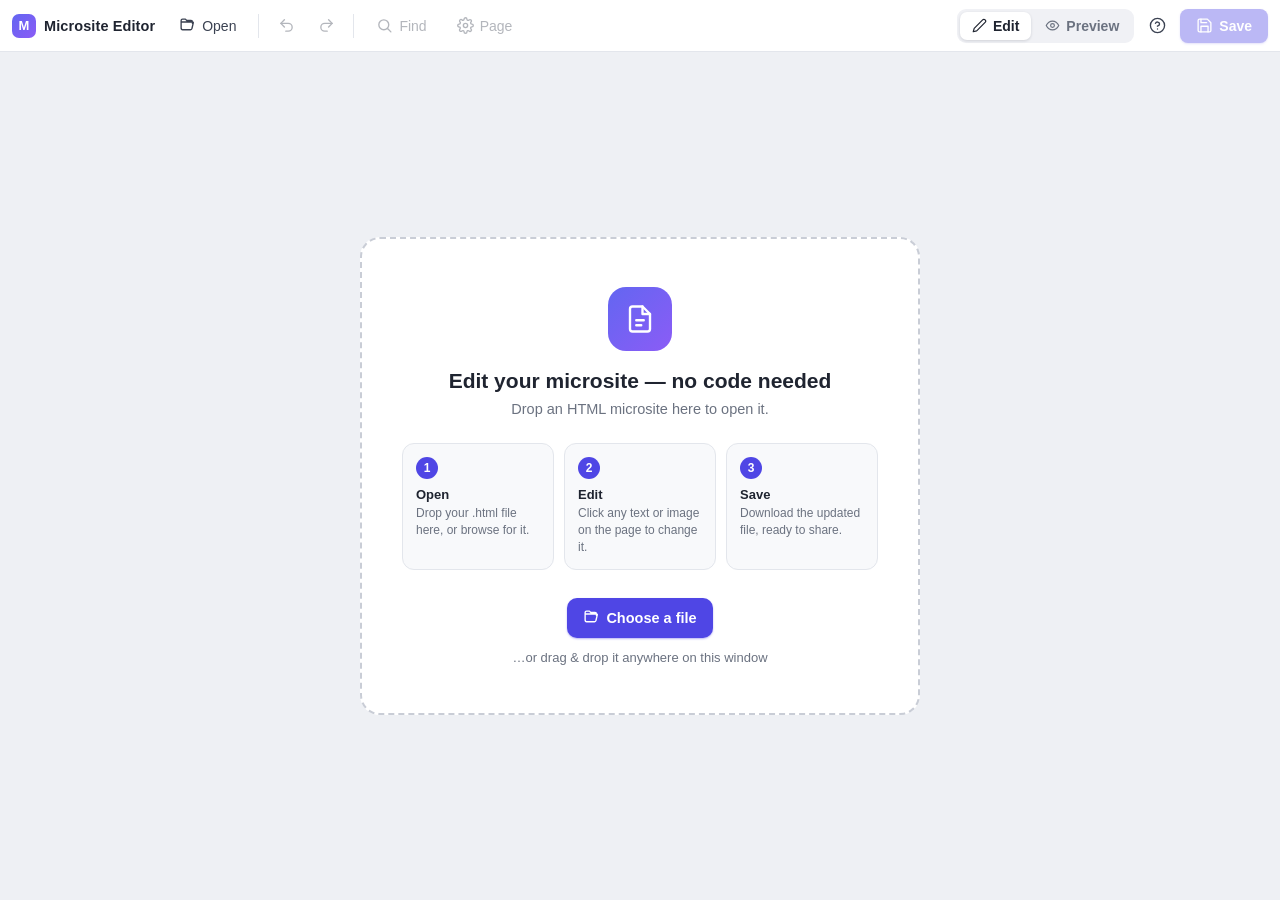
==== microsite-editor/editor.html @ 6d9e1662 "Add microsite-editor: self-contained WYSIWYG editor for sales microsites A single-file editor (edito" ====
<!DOCTYPE html>
<html lang="en">
<head>
<meta charset="utf-8">
<meta name="viewport" content="width=device-width, initial-scale=1">
<title>Microsite Editor</title>
<style>
/* ============================================================
   Microsite Editor — editor chrome styles
   All editor styles live in the PARENT document. The only thing
   ever injected into the loaded microsite's iframe is a single
   <style id="msed-style"> element (stripped on export).
   ============================================================ */
:root{
  --bg:#eef0f4;
  --chrome:#ffffff;
  --border:#e3e6ec;
  --text:#1f2430;
  --muted:#6b7280;
  --accent:#4f46e5;
  --accent-soft:#eef2ff;
  --accent-border:#c7d2fe;
  --danger:#dc2626;
  --shadow:0 6px 24px rgba(16,24,40,.14), 0 1px 3px rgba(16,24,40,.10);
  --shadow-sm:0 2px 8px rgba(16,24,40,.10);
  --radius:10px;
  --font:-apple-system,BlinkMacSystemFont,"Segoe UI",Roboto,Helvetica,Arial,sans-serif;
}
*{box-sizing:border-box;margin:0;padding:0}
html,body{height:100%}
body{
  font-family:var(--font);
  font-size:14px;
  color:var(--text);
  background:var(--bg);
  display:flex;
  flex-direction:column;
  overflow:hidden;
}
button{font-family:inherit;font-size:inherit;color:inherit;background:none;border:none;cursor:pointer}
input,select{font-family:inherit;font-size:inherit;color:inherit}
[hidden]{display:none !important}

/* ---------- Top bar ---------- */
#topbar{
  height:52px;flex:0 0 52px;
  background:var(--chrome);
  border-bottom:1px solid var(--border);
  display:flex;align-items:center;gap:6px;
  padding:0 12px;
  position:relative;z-index:60;
}
#brand{display:flex;align-items:center;gap:8px;font-weight:650;font-size:14.5px;letter-spacing:.1px;margin-right:6px;white-space:nowrap}
#brand .logo{width:24px;height:24px;border-radius:7px;background:linear-gradient(135deg,#6366f1,#8b5cf6);display:inline-flex;align-items:center;justify-content:center;color:#fff;font-size:13px;font-weight:700}
#fileMeta{display:flex;align-items:center;gap:7px;min-width:0;padding:5px 10px;border-radius:8px;background:#f5f6f9;border:1px solid var(--border);max-width:300px}
#fileMeta[hidden]{display:none}
#fileNameLabel{font-weight:520;white-space:nowrap;overflow:hidden;text-overflow:ellipsis;font-size:13px;color:#3b4252}
#dirtyDot{width:8px;height:8px;border-radius:50%;background:#f59e0b;flex:0 0 8px;box-shadow:0 0 0 3px #fef3c7}
#dirtyDot[data-clean]{background:#10b981;box-shadow:0 0 0 3px #d1fae5}
.tb-spacer{flex:1}
.tb-sep{width:1px;height:24px;background:var(--border);margin:0 4px;flex:0 0 1px}

.btn{
  display:inline-flex;align-items:center;justify-content:center;gap:6px;
  height:34px;padding:0 12px;border-radius:8px;
  font-weight:520;color:#3b4252;white-space:nowrap;
  transition:background .12s;
}
.btn:hover{background:#f0f1f5}
.btn:active{background:#e7e9ef}
.btn[disabled]{opacity:.38;pointer-events:none}
.btn svg{width:17px;height:17px;flex:0 0 auto}
.btn-icon{width:34px;padding:0}
.btn-primary{
  background:var(--accent);color:#fff;font-weight:600;padding:0 16px;
  box-shadow:0 1px 2px rgba(79,70,229,.4);
}
.btn-primary:hover{background:#4338ca}
.btn-primary:active{background:#3730a3}
.btn-primary svg{color:#fff}

.seg{display:flex;background:#f0f1f5;border-radius:9px;padding:3px;gap:2px}
.seg button{
  height:28px;padding:0 12px;border-radius:7px;font-weight:550;color:var(--muted);
  display:inline-flex;align-items:center;gap:6px;
}
.seg button svg{width:15px;height:15px}
.seg button.on{background:#fff;color:var(--text);box-shadow:0 1px 3px rgba(16,24,40,.14)}

/* ---------- Find bar ---------- */
#findBar{
  flex:0 0 auto;background:var(--chrome);border-bottom:1px solid var(--border);
  display:flex;align-items:center;gap:8px;padding:8px 12px;z-index:55;flex-wrap:wrap;
}
#findBar input[type=text]{
  height:32px;padding:0 10px;border:1px solid var(--border);border-radius:8px;width:220px;outline:none;
}
#findBar input[type=text]:focus{border-color:var(--accent);box-shadow:0 0 0 3px var(--accent-soft)}
#findCount{color:var(--muted);min-width:64px;font-size:13px;text-align:center}
#findBar .btn{height:32px}
#findCase.on{background:var(--accent-soft);color:var(--accent)}

/* ---------- Stage / canvas ---------- */
#stage{flex:1;position:relative;display:flex;overflow:hidden}
#stageInner{flex:1;display:flex;justify-content:center;overflow:hidden;padding:0}
#frameBox{position:relative;flex:1;background:#fff;min-width:0}
#stageInner.mobile{padding:18px 0;background:var(--bg)}
#stageInner.mobile #frameBox{
  flex:0 0 390px;max-width:390px;border-radius:18px;overflow:hidden;
  box-shadow:var(--shadow);border:1px solid var(--border);
}
#canvas{position:absolute;inset:0;width:100%;height:100%;border:none;background:#fff;display:block}
#overlay{position:absolute;inset:0;pointer-events:none;overflow:hidden;z-index:5}

/* overlay boxes */
.ov-box{position:absolute;pointer-events:none;border-radius:3px}
#hoverBox{border:1.5px solid rgba(79,70,229,.5);background:rgba(79,70,229,.045)}
#hoverLabel{
  position:absolute;pointer-events:none;
  background:rgba(79,70,229,.92);color:#fff;font-size:11px;font-weight:600;
  padding:2px 7px;border-radius:5px;white-space:nowrap;letter-spacing:.2px;
}
#selBox{border:2px solid var(--accent);box-shadow:0 0 0 1px rgba(255,255,255,.7)}
#selBox.editing{border-style:dashed;border-color:#8b5cf6}
#findHl{background:rgba(250,204,21,.45);border:1.5px solid #eab308;border-radius:3px}
#dropLine{position:absolute;pointer-events:none;background:var(--accent);border-radius:2px}
#dropLine::before{
  content:"";position:absolute;width:9px;height:9px;border-radius:50%;
  background:#fff;border:2.5px solid var(--accent);top:50%;left:-5px;transform:translate(-50%,-50%);
}
#dropLine.h::before{left:50%;top:-5px;transform:translate(-50%,-50%)}
#dragShield{position:absolute;inset:0;pointer-events:auto;cursor:grabbing;z-index:9}
#dragGhost{
  position:absolute;pointer-events:none;z-index:10;
  background:#111827;color:#fff;font-size:12px;font-weight:600;padding:5px 11px;border-radius:7px;
  box-shadow:var(--shadow);white-space:nowrap;opacity:.92;
}

/* element toolbar (floating chip above selection) */
#elToolbar{
  position:absolute;pointer-events:auto;z-index:8;
  display:flex;align-items:center;gap:1px;
  background:#111827;border-radius:9px;padding:3px;
  box-shadow:var(--shadow);white-space:nowrap;
}
#elToolbar .et-label{
  color:#e5e7eb;font-size:11.5px;font-weight:650;padding:0 8px;letter-spacing:.2px;
  max-width:130px;overflow:hidden;text-overflow:ellipsis;
}
#elToolbar button{
  width:28px;height:28px;border-radius:6px;color:#d1d5db;
  display:inline-flex;align-items:center;justify-content:center;
}
#elToolbar button:hover{background:#374151;color:#fff}
#elToolbar button svg{width:15px;height:15px}
#elToolbar button.danger:hover{background:#7f1d1d;color:#fecaca}
#elToolbar .et-sep{width:1px;height:18px;background:#374151;margin:0 2px}
#elToolbar #etDrag{cursor:grab}

/* "Edit this" affordance for interactive elements */
#editThisBtn{
  position:absolute;pointer-events:auto;z-index:8;
  display:inline-flex;align-items:center;gap:5px;
  background:#fff;color:var(--accent);border:1.5px solid var(--accent-border);
  font-size:12px;font-weight:650;padding:4px 10px;border-radius:8px;
  box-shadow:var(--shadow-sm);cursor:pointer;
}
#editThisBtn:hover{background:var(--accent-soft)}
#editThisBtn svg{width:13px;height:13px}

/* image resize handles */
.rz{
  position:absolute;pointer-events:auto;width:11px;height:11px;border-radius:50%;
  background:#fff;border:2px solid var(--accent);z-index:8;
}
.rz.nw{cursor:nwse-resize}.rz.se{cursor:nwse-resize}
.rz.ne{cursor:nesw-resize}.rz.sw{cursor:nesw-resize}

/* ---------- Text toolbar (fixed, parent doc) ---------- */
#textToolbar{
  position:fixed;z-index:70;
  display:flex;align-items:center;gap:1px;
  background:#fff;border:1px solid var(--border);border-radius:10px;padding:4px;
  box-shadow:var(--shadow);flex-wrap:nowrap;
}
#textToolbar button{
  min-width:30px;height:30px;padding:0 5px;border-radius:7px;
  display:inline-flex;align-items:center;justify-content:center;color:#3b4252;
}
#textToolbar button:hover{background:#f0f1f5}
#textToolbar button.on{background:var(--accent-soft);color:var(--accent)}
#textToolbar button svg{width:15px;height:15px}
#textToolbar .tt-sep{width:1px;height:20px;background:var(--border);margin:0 3px;flex:0 0 1px}
#textToolbar select{
  height:30px;border:none;background:#f5f6f9;border-radius:7px;padding:0 4px;font-size:12.5px;outline:none;cursor:pointer;
}
.colorwrap{position:relative;width:30px;height:30px;display:inline-flex;align-items:center;justify-content:center;border-radius:7px;cursor:pointer}
.colorwrap:hover{background:#f0f1f5}
.colorwrap input[type=color]{position:absolute;inset:0;opacity:0;cursor:pointer;width:100%;height:100%}
.colorwrap .swatchbar{position:absolute;bottom:4px;left:7px;right:7px;height:3px;border-radius:2px}

/* link popover */
#linkPop{
  position:fixed;z-index:75;background:#fff;border:1px solid var(--border);border-radius:10px;
  box-shadow:var(--shadow);padding:12px;width:300px;
}
#linkPop input[type=text]{
  width:100%;height:34px;padding:0 10px;border:1px solid var(--border);border-radius:8px;outline:none;
}
#linkPop input[type=text]:focus{border-color:var(--accent);box-shadow:0 0 0 3px var(--accent-soft)}
#linkPop .row{display:flex;align-items:center;gap:8px;margin-top:10px}
#linkPop label{display:flex;align-items:center;gap:6px;font-size:13px;color:var(--muted);cursor:pointer}

/* ---------- Side panel ---------- */
#sidePanel{
  position:absolute;top:12px;right:12px;bottom:12px;width:296px;z-index:40;
  background:var(--chrome);border:1px solid var(--border);border-radius:14px;
  box-shadow:var(--shadow);display:flex;flex-direction:column;overflow:hidden;
}
#spHead{display:flex;align-items:center;gap:8px;padding:13px 14px 10px;border-bottom:1px solid var(--border)}
#spTitle{font-weight:700;font-size:14.5px;flex:1;overflow:hidden;text-overflow:ellipsis;white-space:nowrap}
#spBody{flex:1;overflow-y:auto;padding:4px 14px 16px}
.crumbs{display:flex;flex-wrap:wrap;gap:4px;padding:10px 0 2px}
.crumb{
  font-size:11.5px;font-weight:600;color:var(--muted);background:#f5f6f9;border:1px solid var(--border);
  padding:3px 9px;border-radius:20px;cursor:pointer;
}
.crumb:hover{background:var(--accent-soft);color:var(--accent);border-color:var(--accent-border)}
.crumb.cur{background:var(--accent);color:#fff;border-color:var(--accent);cursor:default}
.p-sec{padding:13px 0;border-bottom:1px solid #f0f1f5}
.p-sec:last-child{border-bottom:none}
.p-sec h4{font-size:11px;font-weight:750;letter-spacing:.7px;text-transform:uppercase;color:var(--muted);margin-bottom:10px}
.field{margin-bottom:10px}
.field:last-child{margin-bottom:0}
.field>label{display:block;font-size:12px;font-weight:600;color:#4b5563;margin-bottom:5px}
.field input[type=text],.field input[type=url],.field textarea{
  width:100%;height:33px;padding:0 10px;border:1px solid var(--border);border-radius:8px;outline:none;background:#fff;
}
.field textarea{height:64px;padding:8px 10px;resize:vertical;font-size:13px}
.field input:focus,.field textarea:focus{border-color:var(--accent);box-shadow:0 0 0 3px var(--accent-soft)}
.field input[type=range]{width:100%;accent-color:var(--accent)}
.btnrow{display:flex;gap:6px;flex-wrap:wrap}
.pbtn{
  flex:1;min-width:0;height:31px;padding:0 8px;border:1px solid var(--border);border-radius:8px;
  font-size:12.5px;font-weight:600;color:#4b5563;background:#fff;white-space:nowrap;
  display:inline-flex;align-items:center;justify-content:center;gap:5px;
}
.pbtn:hover{border-color:#c9cdd6;background:#f8f9fb}
.pbtn.on{background:var(--accent-soft);border-color:var(--accent-border);color:var(--accent)}
.pbtn.wide{flex:1 1 100%}
.pbtn svg{width:14px;height:14px}
.pbtn.danger{color:var(--danger)}
.pbtn.danger:hover{background:#fef2f2;border-color:#fecaca}
.colorfield{display:flex;align-items:center;gap:8px}
.colorfield input[type=color]{
  width:40px;height:31px;border:1px solid var(--border);border-radius:8px;padding:2px;background:#fff;cursor:pointer;
}
.colorfield .pbtn{flex:0 0 auto}
.blockgrid{display:grid;grid-template-columns:1fr 1fr;gap:6px}
.blockgrid .pbtn{height:36px;justify-content:flex-start;padding:0 10px}
.imgprev{
  width:100%;height:110px;border:1px solid var(--border);border-radius:10px;background:#f5f6f9 center/contain no-repeat;
  margin-bottom:8px;
}
.hint{font-size:12px;color:var(--muted);line-height:1.45}

/* ---------- Dropzone / empty state ---------- */
#dropzone{
  position:absolute;inset:0;z-index:30;background:var(--bg);
  display:flex;align-items:center;justify-content:center;padding:24px;
}
#dzCard{
  width:min(560px,100%);background:#fff;border:2px dashed #c9cdd6;border-radius:20px;
  padding:48px 40px;text-align:center;transition:border-color .15s, background .15s;
}
#dropzone.over #dzCard{border-color:var(--accent);background:var(--accent-soft)}
#dzCard .dz-icon{
  width:64px;height:64px;margin:0 auto 18px;border-radius:18px;
  background:linear-gradient(135deg,#6366f1,#8b5cf6);display:flex;align-items:center;justify-content:center;
}
#dzCard .dz-icon svg{width:30px;height:30px;color:#fff}
#dzCard h1{font-size:21px;font-weight:750;margin-bottom:8px}
#dzCard>p{color:var(--muted);margin-bottom:26px;font-size:14.5px}
.dz-steps{display:flex;gap:10px;margin-bottom:28px;text-align:left}
.dz-step{flex:1;background:#f8f9fb;border:1px solid var(--border);border-radius:12px;padding:13px}
.dz-step .n{
  width:22px;height:22px;border-radius:50%;background:var(--accent);color:#fff;font-size:12px;font-weight:700;
  display:flex;align-items:center;justify-content:center;margin-bottom:8px;
}
.dz-step b{display:block;font-size:13px;margin-bottom:3px}
.dz-step span{font-size:12px;color:var(--muted);line-height:1.4;display:block}
#dzCard .btn-primary{height:40px;font-size:14.5px;border-radius:10px;margin:0 auto;display:inline-flex}
#dzCard .dz-or{margin-top:12px;color:var(--muted);font-size:13px}

/* ---------- Toasts ---------- */
#toasts{
  position:fixed;bottom:20px;left:50%;transform:translateX(-50%);z-index:100;
  display:flex;flex-direction:column;align-items:center;gap:8px;pointer-events:none;
}
.toast{
  pointer-events:auto;display:flex;align-items:center;gap:12px;
  background:#111827;color:#f3f4f6;padding:10px 14px;border-radius:11px;
  box-shadow:var(--shadow);font-size:13.5px;max-width:520px;
  animation:toastIn .18s ease-out;
}
@keyframes toastIn{from{opacity:0;transform:translateY(8px)}to{opacity:1;transform:none}}
.toast.warn{background:#78350f}
.toast.error{background:#7f1d1d}
.toast .t-act{
  color:#a5b4fc;font-weight:700;white-space:nowrap;padding:4px 8px;border-radius:7px;
}
.toast .t-act:hover{background:rgba(255,255,255,.1)}
.toast .t-x{color:#9ca3af;width:24px;height:24px;border-radius:6px;flex:0 0 24px;font-size:15px}
.toast .t-x:hover{background:rgba(255,255,255,.1);color:#fff}

/* ---------- Modals ---------- */
#modalRoot{position:fixed;inset:0;z-index:90;display:flex;align-items:center;justify-content:center}
#modalRoot .backdrop{position:absolute;inset:0;background:rgba(17,24,39,.45)}
.modal{
  position:relative;background:#fff;border-radius:16px;box-shadow:var(--shadow);
  width:min(480px,calc(100vw - 40px));max-height:calc(100vh - 80px);
  display:flex;flex-direction:column;animation:toastIn .16s ease-out;
}
.modal.wide{width:min(560px,calc(100vw - 40px))}
.modal-h{display:flex;align-items:center;padding:16px 20px 12px;font-size:16px;font-weight:750}
.modal-h .btn-icon{margin-left:auto}
.modal-b{padding:4px 20px 12px;overflow-y:auto;line-height:1.5}
.modal-f{display:flex;justify-content:flex-end;gap:8px;padding:12px 20px 16px}
.modal-f .btn{border:1px solid var(--border)}
.modal-f .btn-primary{border:none}
.kbd-table{width:100%;border-collapse:collapse}
.kbd-table td{padding:6px 4px;border-bottom:1px solid #f0f1f5;font-size:13.5px}
.kbd-table td:last-child{text-align:right}
kbd{
  display:inline-block;background:#f5f6f9;border:1px solid var(--border);border-bottom-width:2px;
  border-radius:6px;padding:1px 7px;font-family:inherit;font-size:12px;font-weight:650;color:#4b5563;margin-left:3px;
}
.tip-list{display:flex;flex-direction:column;gap:14px;padding:6px 0 8px}
.tip{display:flex;gap:12px;align-items:flex-start}
.tip .ti{
  width:34px;height:34px;flex:0 0 34px;border-radius:10px;background:var(--accent-soft);color:var(--accent);
  display:flex;align-items:center;justify-content:center;
}
.tip .ti svg{width:17px;height:17px}
.tip b{display:block;margin-bottom:2px;font-size:14px}
.tip span{color:var(--muted);font-size:13px;line-height:1.45}
.hist-row{display:flex;align-items:center;gap:10px;padding:8px 0;border-bottom:1px solid #f0f1f5;font-size:13.5px}
.hist-row span{color:var(--muted);flex:1}
.tabs-group{margin-bottom:14px}
.tabs-group h5{font-size:12px;font-weight:700;color:var(--muted);margin-bottom:6px}
.tab-row{display:flex;align-items:center;gap:6px;padding:5px 0}
.tab-row input[type=text]{
  flex:1;height:31px;padding:0 9px;border:1px solid var(--border);border-radius:8px;outline:none;min-width:0;
}
.tab-row input[type=text]:focus{border-color:var(--accent);box-shadow:0 0 0 3px var(--accent-soft)}
.tab-row .btn{height:31px;width:31px;padding:0;border:1px solid var(--border);border-radius:8px;flex:0 0 31px}
.tab-row .btn svg{width:14px;height:14px}
</style>
</head>
<body>

<header id="topbar">
  <div id="brand"><span class="logo">M</span><span class="brand-name">Microsite&nbsp;Editor</span></div>
  <div id="fileMeta" hidden><span id="dirtyDot" data-clean></span><span id="fileNameLabel"></span></div>
  <button class="btn" id="btnOpen" title="Open a microsite file"><span class="i" data-icon="open"></span>Open</button>
  <span class="tb-sep"></span>
  <button class="btn btn-icon" id="btnUndo" title="Undo (Ctrl+Z)" disabled><span class="i" data-icon="undo"></span></button>
  <button class="btn btn-icon" id="btnRedo" title="Redo (Ctrl+Shift+Z)" disabled><span class="i" data-icon="redo"></span></button>
  <span class="tb-sep"></span>
  <button class="btn" id="btnFind" title="Find and replace (Ctrl+F)" disabled><span class="i" data-icon="search"></span>Find</button>
  <button class="btn" id="btnTabs" title="Manage the tabs on this page" hidden><span class="i" data-icon="tabs"></span>Tabs</button>
  <button class="btn" id="btnPage" title="Page title, description and icon" disabled><span class="i" data-icon="gear"></span>Page</button>
  <span class="tb-spacer"></span>
  <div class="seg" id="deviceToggle" hidden>
    <button id="devDesktop" class="on" title="Desktop width"><span class="i" data-icon="desktop"></span></button>
    <button id="devMobile" title="Phone width"><span class="i" data-icon="mobile"></span></button>
  </div>
  <div class="seg" id="modeToggle">
    <button id="modeEdit" class="on"><span class="i" data-icon="pencil"></span>Edit</button>
    <button id="modePreview"><span class="i" data-icon="eye"></span>Preview</button>
  </div>
  <button class="btn btn-icon" id="btnHelp" title="Keyboard shortcuts (?)"><span class="i" data-icon="help"></span></button>
  <button class="btn btn-primary" id="btnSave" disabled><span class="i" data-icon="save"></span>Save</button>
</header>

<div id="findBar" hidden>
  <input type="text" id="findInput" placeholder="Find text…">
  <button class="btn btn-icon" id="findCase" title="Match capitalisation">Aa</button>
  <span id="findCount">–</span>
  <button class="btn btn-icon" id="findPrev" title="Previous match"><span class="i" data-icon="up"></span></button>
  <button class="btn btn-icon" id="findNext" title="Next match"><span class="i" data-icon="down"></span></button>
  <span class="tb-sep"></span>
  <input type="text" id="replInput" placeholder="Replace with…">
  <button class="btn" id="replOne">Replace</button>
  <button class="btn" id="replAll">Replace all</button>
  <span class="tb-spacer"></span>
  <button class="btn btn-icon" id="findClose" title="Close (Esc)"><span class="i" data-icon="x"></span></button>
</div>

<main id="stage">
  <div id="stageInner">
    <div id="frameBox">
      <iframe id="canvas" sandbox="allow-scripts allow-same-origin allow-forms allow-popups allow-modals" title="Your microsite"></iframe>
      <div id="overlay"></div>
    </div>
  </div>
  <aside id="sidePanel" hidden>
    <div id="spHead">
      <span id="spTitle">Selection</span>
      <button class="btn btn-icon" id="spClose" title="Deselect (Esc)"><span class="i" data-icon="x"></span></button>
    </div>
    <div id="spBody"></div>
  </aside>
  <div id="dropzone">
    <div id="dzCard">
      <div class="dz-icon"><span class="i" data-icon="doc"></span></div>
      <h1>Edit your microsite — no code needed</h1>
      <p>Drop an HTML microsite here to open it.</p>
      <div class="dz-steps">
        <div class="dz-step"><span class="n">1</span><b>Open</b><span>Drop your .html file here, or browse for it.</span></div>
        <div class="dz-step"><span class="n">2</span><b>Edit</b><span>Click any text or image on the page to change it.</span></div>
        <div class="dz-step"><span class="n">3</span><b>Save</b><span>Download the updated file, ready to share.</span></div>
      </div>
      <button class="btn btn-primary" id="btnOpen2"><span class="i" data-icon="open"></span>Choose a file</button>
      <div class="dz-or">…or drag &amp; drop it anywhere on this window</div>
    </div>
  </div>
</main>

<div id="textToolbar" hidden></div>
<div id="linkPop" hidden></div>
<div id="toasts"></div>
<div id="modalRoot" hidden></div>
<input type="file" id="filePicker" accept=".html,.htm" hidden>
<input type="file" id="imgPicker" accept="image/*" hidden>

<script>
"use strict";
/* ============================================================
   Microsite Editor — a self-contained WYSIWYG editor for sales
   microsites.

   ARCHITECTURE OVERVIEW
   - The loaded microsite renders in a same-origin iframe (#canvas,
     via srcdoc) so its CSS/JS can't touch the editor chrome.
   - The iframe's live DOM is the single source of truth. Export
     clones <html>, strips the few editor artifacts, and serializes.
   - Editor artifacts inside the iframe are kept to an absolute
     minimum for round-trip cleanliness:
       1. one <style id="msed-style"> element in <head>,
       2. contenteditable + data-msed-ce on the element currently
          being text-edited (removed when editing ends),
       3. data-msed-hidden markers on elements the user chose to
          hide (converted to display:none on export).
     Everything else (hover/selection outlines, toolbars, drag
     indicators, panels) lives in the PARENT document, positioned
     over the iframe, so it can never leak into the saved file.
   - Undo/redo is command-based (each edit records precise
     do/undo closures over real node references) rather than
     snapshot-based, so microsite script listeners (tabs,
     accordions) survive undo.
   - Dynamic content: microsite scripts run normally in Edit mode.
     Edits always apply to the serialized DOM state — if a script
     rebuilds content at load time, edits to that content may be
     overwritten when the saved file next loads. We detect pages
     whose rendered text is much larger than their static markup
     and warn the user (see heavyScriptCheck).
   ============================================================ */

/* ---------------- tiny utils ---------------- */
const $ = (s, r) => (r || document).querySelector(s);
const $$ = (s, r) => Array.from((r || document).querySelectorAll(s));
function h(tag, attrs, ...kids){
  const e = document.createElement(tag);
  if (attrs) for (const k in attrs){
    if (k === 'style') e.style.cssText = attrs[k];
    else if (k.startsWith('on')) e.addEventListener(k.slice(2), attrs[k]);
    else if (k === 'html') e.innerHTML = attrs[k];
    else if (attrs[k] !== null && attrs[k] !== undefined) e.setAttribute(k, attrs[k]);
  }
  for (const kid of kids){
    if (kid === null || kid === undefined) continue;
    e.appendChild(typeof kid === 'string' ? document.createTextNode(kid) : kid);
  }
  return e;
}
const clamp = (v, a, b) => Math.max(a, Math.min(b, v));
const debounce = (fn, ms) => { let t; return (...a) => { clearTimeout(t); t = setTimeout(() => fn(...a), ms); }; };
function esc(s){ return String(s).replace(/[&<>"]/g, c => ({'&':'&amp;','<':'&lt;','>':'&gt;','"':'&quot;'}[c])); }
function rgbToHex(rgb){
  const m = String(rgb).match(/rgba?\(\s*(\d+)[,\s]+(\d+)[,\s]+(\d+)/);
  if (!m) return /^#/.test(rgb) ? rgb : '#000000';
  return '#' + [m[1], m[2], m[3]].map(n => (+n).toString(16).padStart(2, '0')).join('');
}

/* ---------------- icons (inline SVG, stroke style) ---------------- */
const ICONS = {
  open:'<path d="M3 7V5a2 2 0 0 1 2-2h4l2 2h6a2 2 0 0 1 2 2v2M3 7h16.2a1 1 0 0 1 .97 1.24l-1.9 8A2 2 0 0 1 16.3 18H5a2 2 0 0 1-2-1.9L3 7Z"/>',
  save:'<path d="M19 21H5a2 2 0 0 1-2-2V5a2 2 0 0 1 2-2h11l5 5v11a2 2 0 0 1-2 2Z"/><path d="M17 21v-8H7v8M7 3v5h8"/>',
  undo:'<path d="M9 14 4 9l5-5"/><path d="M4 9h10.5a5.5 5.5 0 0 1 0 11H11"/>',
  redo:'<path d="m15 14 5-5-5-5"/><path d="M20 9H9.5a5.5 5.5 0 0 0 0 11H13"/>',
  search:'<circle cx="11" cy="11" r="7"/><path d="m21 21-4.3-4.3"/>',
  gear:'<circle cx="12" cy="12" r="3"/><path d="M19.4 15a1.7 1.7 0 0 0 .34 1.87l.06.06a2 2 0 1 1-2.83 2.83l-.06-.06a1.7 1.7 0 0 0-1.87-.34 1.7 1.7 0 0 0-1.03 1.56V21a2 2 0 1 1-4 0v-.09a1.7 1.7 0 0 0-1.11-1.56 1.7 1.7 0 0 0-1.87.34l-.06.06a2 2 0 1 1-2.83-2.83l.06-.06a1.7 1.7 0 0 0 .34-1.87 1.7 1.7 0 0 0-1.56-1.03H3a2 2 0 1 1 0-4h.09a1.7 1.7 0 0 0 1.56-1.11 1.7 1.7 0 0 0-.34-1.87l-.06-.06a2 2 0 1 1 2.83-2.83l.06.06a1.7 1.7 0 0 0 1.87.34h.01A1.7 1.7 0 0 0 10 3.09V3a2 2 0 1 1 4 0v.09a1.7 1.7 0 0 0 1.03 1.56 1.7 1.7 0 0 0 1.87-.34l.06-.06a2 2 0 1 1 2.83 2.83l-.06.06a1.7 1.7 0 0 0-.34 1.87v.01A1.7 1.7 0 0 0 20.91 10H21a2 2 0 1 1 0 4h-.09a1.7 1.7 0 0 0-1.51 1Z"/>',
  pencil:'<path d="M17 3a2.8 2.8 0 1 1 4 4L7.5 20.5 2 22l1.5-5.5Z"/>',
  eye:'<path d="M2 12s3.5-7 10-7 10 7 10 7-3.5 7-10 7-10-7-10-7Z"/><circle cx="12" cy="12" r="3"/>',
  help:'<circle cx="12" cy="12" r="10"/><path d="M9.1 9a3 3 0 0 1 5.8 1c0 2-3 3-3 3"/><path d="M12 17h.01"/>',
  tabs:'<path d="M3 8V6a2 2 0 0 1 2-2h14a2 2 0 0 1 2 2v2M3 8v10a2 2 0 0 0 2 2h14a2 2 0 0 0 2-2V8M3 8h18M9 4v4M15 4v4"/>',
  desktop:'<rect x="2" y="3" width="20" height="14" rx="2"/><path d="M8 21h8M12 17v4"/>',
  mobile:'<rect x="7" y="2" width="10" height="20" rx="2"/><path d="M11 18h2"/>',
  x:'<path d="M18 6 6 18M6 6l12 12"/>',
  up:'<path d="m18 15-6-6-6 6"/>',
  down:'<path d="m6 9 6 6 6-6"/>',
  copy:'<rect x="9" y="9" width="13" height="13" rx="2"/><path d="M5 15H4a2 2 0 0 1-2-2V4a2 2 0 0 1 2-2h9a2 2 0 0 1 2 2v1"/>',
  trash:'<path d="M3 6h18M8 6V4a1 1 0 0 1 1-1h6a1 1 0 0 1 1 1v2M19 6l-1 14a2 2 0 0 1-2 2H8a2 2 0 0 1-2-2L5 6M10 11v6M14 11v6"/>',
  eyeoff:'<path d="M9.9 4.24A9.1 9.1 0 0 1 12 4c6.5 0 10 8 10 8a13.2 13.2 0 0 1-1.67 2.68M6.61 6.61A13.5 13.5 0 0 0 2 12s3.5 8 10 8a9.7 9.7 0 0 0 5.39-1.61M2 2l20 20"/><path d="M14.12 14.12a3 3 0 1 1-4.24-4.24"/>',
  drag:'<circle cx="9" cy="5" r="1.3"/><circle cx="15" cy="5" r="1.3"/><circle cx="9" cy="12" r="1.3"/><circle cx="15" cy="12" r="1.3"/><circle cx="9" cy="19" r="1.3"/><circle cx="15" cy="19" r="1.3"/>',
  parent:'<path d="M8 3H5a2 2 0 0 0-2 2v3M16 3h3a2 2 0 0 1 2 2v3M8 21H5a2 2 0 0 1-2-2v-3M16 21h3a2 2 0 0 0 2-2v-3"/>',
  doc:'<path d="M14 2H6a2 2 0 0 0-2 2v16a2 2 0 0 0 2 2h12a2 2 0 0 0 2-2V8Z"/><path d="M14 2v6h6M9 13h6M9 17h4"/>',
  bold:'<path d="M7 4h6a3.5 3.5 0 0 1 0 7H7ZM7 11h7.5a3.5 3.5 0 0 1 0 7H7V4"/>',
  italic:'<path d="M19 4h-9M14 20H5M15 4 9 20"/>',
  under:'<path d="M6 4v6a6 6 0 0 0 12 0V4M4 20h16"/>',
  strike:'<path d="M16 4H9a3 3 0 0 0-2.8 4M14 12a4 4 0 0 1 0 8H6M4 12h16"/>',
  alignL:'<path d="M3 6h18M3 12h12M3 18h15"/>',
  alignC:'<path d="M3 6h18M6 12h12M5 18h14"/>',
  alignR:'<path d="M3 6h18M9 12h12M6 18h15"/>',
  ul:'<path d="M8 6h13M8 12h13M8 18h13"/><circle cx="4" cy="6" r="1.2"/><circle cx="4" cy="12" r="1.2"/><circle cx="4" cy="18" r="1.2"/>',
  ol:'<path d="M10 6h11M10 12h11M10 18h11M4 6h1v4M4 10h2M6 18H4c0-1 2-1.5 2-3a1 1 0 0 0-2-.5"/>',
  link:'<path d="M10 13a5 5 0 0 0 7.54.54l3-3a5 5 0 0 0-7.07-7.07l-1.72 1.71"/><path d="M14 11a5 5 0 0 0-7.54-.54l-3 3a5 5 0 0 0 7.07 7.07l1.71-1.71"/>',
  img:'<rect x="3" y="3" width="18" height="18" rx="2"/><circle cx="8.5" cy="8.5" r="1.5"/><path d="m21 15-5-5L5 21"/>',
  btn:'<rect x="3" y="8" width="18" height="8" rx="4"/>',
  minus:'<path d="M5 12h14"/>',
  colsIcon:'<rect x="3" y="4" width="7.5" height="16" rx="1.5"/><rect x="13.5" y="4" width="7.5" height="16" rx="1.5"/>',
  spacerIcon:'<path d="M12 5v14M8 8l4-4 4 4M8 16l4 4 4-4"/>',
  para:'<path d="M13 4v16M17 4v16M19 4H9.5a4.5 4.5 0 0 0 0 9H13"/>',
  head:'<path d="M6 4v16M18 4v16M6 12h12"/>',
  plus:'<path d="M12 5v14M5 12h14"/>',
  check:'<path d="M20 6 9 17l-5-5"/>',
  go:'<path d="M5 12h14M13 6l6 6-6 6"/>',
  aminus:'<path d="M4 20 11 4h1l7 16M6.5 15h10"/><path d="M20 7h-5" transform="translate(1,-2)"/>',
};
function icon(name, size){
  return '<svg viewBox="0 0 24 24" fill="none" stroke="currentColor" stroke-width="1.9" stroke-linecap="round" stroke-linejoin="round"' +
    (size ? ' style="width:' + size + 'px;height:' + size + 'px"' : '') + '>' + (ICONS[name] || '') + '</svg>';
}
// hydrate static placeholders
$$('.i[data-icon]').forEach(sp => { sp.outerHTML = icon(sp.dataset.icon); });

/* ---------------- app state ---------------- */
const App = {
  fileName: null,          // name of the loaded file
  originalText: null,      // raw text as loaded (for doctype + heuristics)
  doctype: '<!DOCTYPE html>',
  iframe: $('#canvas'), idoc: null, iwin: null,
  mode: 'edit',            // 'edit' | 'preview'
  dirty: false,
  selected: null,          // currently selected element (in iframe)
  hovered: null,
  editingEl: null,         // element in an active text-editing session
  editingBefore: null,     // its innerHTML at session start
  savedRange: null,        // last selection range inside the editing element
  undoStack: [], redoStack: [],
  tabGroups: [],           // detected tab patterns
  saves: [],               // in-session version history {t, name, html}
  richPasteUntil: 0,
  device: 'desktop',
  loading: false,
};
const MAX_UNDO = 200;

/* ---------------- toasts ---------------- */
function toast(msg, opts){
  opts = opts || {};
  const t = h('div', { class: 'toast' + (opts.kind ? ' ' + opts.kind : '') },
    h('span', null, msg));
  if (opts.action){
    t.appendChild(h('button', { class: 't-act', onclick: () => { dismiss(); opts.action.fn(); } }, opts.action.label));
  }
  t.appendChild(h('button', { class: 't-x', html: '&#10005;', onclick: () => dismiss() }));
  function dismiss(){ if (t.parentNode) t.remove(); }
  $('#toasts').appendChild(t);
  const life = opts.duration || (opts.action ? 9000 : 3500);
  if (life > 0) setTimeout(dismiss, life);
  return dismiss;
}
const _oneToasts = new Set();
function toastOnce(key, msg, opts){
  if (_oneToasts.has(key)) return;
  _oneToasts.add(key);
  toast(msg, opts);
}

/* ---------------- modals ---------------- */
function showModal(opts){
  const root = $('#modalRoot');
  root.hidden = false;
  root.innerHTML = '';
  const close = () => { root.hidden = true; root.innerHTML = ''; if (opts.onclose) opts.onclose(); };
  const head = h('div', { class: 'modal-h' }, opts.title,
    h('button', { class: 'btn btn-icon', html: icon('x'), onclick: close }));
  const body = h('div', { class: 'modal-b' });
  if (typeof opts.body === 'string') body.innerHTML = opts.body; else if (opts.body) body.appendChild(opts.body);
  const foot = h('div', { class: 'modal-f' });
  (opts.buttons || []).forEach(b => {
    foot.appendChild(h('button', {
      class: 'btn' + (b.primary ? ' btn-primary' : ''),
      onclick: () => { const keep = b.fn && b.fn(); if (!keep) close(); }
    }, b.label));
  });
  const modal = h('div', { class: 'modal' + (opts.wide ? ' wide' : '') }, head, body);
  if (opts.buttons && opts.buttons.length) modal.appendChild(foot);
  root.appendChild(h('div', { class: 'backdrop', onclick: opts.blocking ? null : close }));
  root.appendChild(modal);
  return close;
}
function confirmModal(title, msg, okLabel, fn){
  showModal({ title, body: '<p style="color:var(--muted)">' + esc(msg) + '</p>',
    buttons: [ { label: 'Cancel' }, { label: okLabel, primary: true, fn } ] });
}

/* ---------------- file open ---------------- */
function pickFile(){ $('#filePicker').value = ''; $('#filePicker').click(); }
$('#btnOpen').addEventListener('click', () => guardOpen(pickFile));
$('#btnOpen2').addEventListener('click', pickFile);
$('#filePicker').addEventListener('change', e => {
  const f = e.target.files[0];
  if (f) readMicrositeFile(f);
});
function guardOpen(fn){
  if (App.dirty){
    confirmModal('Open a different file?',
      'You have unsaved changes. If you open another file now, those changes will be lost.',
      'Open anyway', fn);
  } else fn();
}
function readMicrositeFile(file){
  if (!/\.html?$/i.test(file.name)){
    toast('That doesn’t look like an HTML file. Please choose a .html file.', { kind: 'warn' });
    return;
  }
  const rd = new FileReader();
  rd.onload = () => loadHTML(String(rd.result), file.name);
  rd.onerror = () => toast('Sorry — that file couldn’t be read.', { kind: 'error' });
  rd.readAsText(file);
}
// window-wide drag & drop
['dragover', 'dragenter'].forEach(ev => window.addEventListener(ev, e => {
  if (e.dataTransfer && Array.from(e.dataTransfer.types).includes('Files')){
    e.preventDefault();
    $('#dropzone').classList.add('over');
  }
}));
['dragleave', 'drop'].forEach(ev => window.addEventListener(ev, e => {
  if (ev === 'dragleave' && e.relatedTarget) return;
  $('#dropzone').classList.remove('over');
  if (ev === 'drop'){
    e.preventDefault();
    const f = e.dataTransfer.files && e.dataTransfer.files[0];
    if (f) guardOpen(() => readMicrositeFile(f));
  }
}));

/* ---------------- load / render ---------------- */
function loadHTML(text, name){
  App.loading = true;
  App.fileName = name || 'microsite.html';
  App.originalText = text;
  const dt = text.match(/^\s*<!doctype[^>]*>/i);
  App.doctype = dt ? dt[0].trim() : '<!DOCTYPE html>';
  // reset state
  deselect(); endTextEdit(false);
  App.undoStack = []; App.redoStack = []; App.tabGroups = [];
  App.dirty = false;
  const frame = App.iframe;
  // Attach the editing runtime as soon as the new document's DOM is
  // ready rather than waiting for the iframe 'load' event — a slow or
  // unreachable CDN asset (fonts, framework CSS) must not block
  // editing. The old document is flagged so the poll can't attach to
  // it while the new one is still being created.
  try { if (frame.contentDocument) frame.contentDocument._msedOld = true; } catch(_e){}
  App._loadGen = (App._loadGen || 0) + 1;
  const gen = App._loadGen;
  const tryAttach = () => {
    if (gen !== App._loadGen){ clearInterval(poll); return; }
    let doc = null;
    try { doc = frame.contentDocument; } catch(_e){}
    if (!doc || doc._msedOld || doc.readyState === 'loading' || !doc.body) return;
    clearInterval(poll);
    if (doc._msedAttached) return;
    doc._msedAttached = true;
    onFrameLoad();
  };
  const poll = setInterval(tryAttach, 60);
  frame.addEventListener('load', tryAttach, { once: true });
  frame.srcdoc = text;
  $('#dropzone').hidden = true;
  $('#fileMeta').hidden = false;
  $('#fileNameLabel').textContent = App.fileName;
  ['#btnSave', '#btnFind', '#btnPage'].forEach(s => $(s).disabled = false);
  refreshUndoButtons();
  markClean();
}
function onFrameLoad(){
  App.idoc = App.iframe.contentDocument;
  App.iwin = App.iframe.contentWindow;
  App.loading = false;
  injectRuntimeStyle();
  attachFrameListeners();
  setMode(App.mode, true);
  // give the microsite's own scripts a moment to settle
  setTimeout(() => { detectTabs(); heavyScriptCheck(); }, 400);
  checkDraft();
  showFirstRunTips();
}

/* The one element we inject into the microsite (stripped on export). */
function injectRuntimeStyle(){
  const doc = App.idoc;
  const old = doc.getElementById('msed-style');
  if (old) old.remove();
  const st = doc.createElement('style');
  st.id = 'msed-style';
  st.textContent = runtimeCSS();
  (doc.head || doc.documentElement).appendChild(st);
}
function runtimeCSS(){
  if (App.mode === 'preview'){
    return '[data-msed-hidden]{display:none !important;}';
  }
  return [
    // hidden elements stay visible-but-ghosted in Edit mode so they can be re-shown
    '[data-msed-hidden]{opacity:.35 !important;outline:2px dashed #9ca3af !important;outline-offset:-2px;}',
    '[data-msed-ce]{outline:none !important;cursor:text;caret-color:#4f46e5;min-height:1em;}',
    'html{scroll-behavior:auto !important;}'
  ].join('\n');
}

/* ---------------- export / save ---------------- */
/* Round-trip cleanliness: the exported document must differ from the
   loaded one ONLY by the user's intentional edits. We remove:
   - the injected #msed-style element
   - contenteditable/spellcheck added by us (marked data-msed-ce)
   - every data-msed-* attribute (data-msed-hidden becomes a real
     display:none, since hiding IS an intentional edit).
   Nothing else is ever added to the iframe DOM by the editor. */
function buildExportHTML(endSession){
  if (endSession !== false) endTextEdit(true);
  const doc = App.idoc;
  if (!doc || !doc.documentElement) return null;
  const clone = doc.documentElement.cloneNode(true);
  const style = clone.querySelector('#msed-style');
  if (style) style.remove();
  clone.querySelectorAll('[data-msed-ce]').forEach(n => {
    n.removeAttribute('contenteditable');
    n.removeAttribute('spellcheck');
  });
  clone.querySelectorAll('[data-msed-hidden]').forEach(n => { n.style.display = 'none'; });
  const all = [clone].concat(Array.from(clone.getElementsByTagName('*')));
  for (const n of all){
    for (const at of Array.from(n.attributes || [])){
      if (at.name.startsWith('data-msed-')) n.removeAttribute(at.name);
    }
  }
  return App.doctype + '\n' + clone.outerHTML;
}
function suggestFileName(name){
  const m = String(name || 'microsite.html').match(/^(.*?)(?:-v(\d+))?(\.html?)?$/i);
  const base = m[1] || 'microsite';
  const n = m[2] ? (+m[2] + 1) : 2;
  return base + '-v' + n + (m[3] || '.html');
}
function saveFile(){
  if (!App.idoc) return;
  const html = buildExportHTML(true);
  if (html === null){ toast('Nothing to save yet.', { kind: 'warn' }); return; }
  const outName = suggestFileName(App.fileName);
  const blob = new Blob([html], { type: 'text/html' });
  const url = URL.createObjectURL(blob);
  const a = h('a', { href: url, download: outName });
  document.body.appendChild(a); a.click(); a.remove();
  setTimeout(() => URL.revokeObjectURL(url), 4000);
  App.saves.push({ t: Date.now(), name: outName, html });
  if (App.saves.length > 20) App.saves.shift();
  clearDraft();
  markClean();
  toast('Saved as “' + outName + '” — check your downloads.');
}
$('#btnSave').addEventListener('click', saveFile);

function markDirty(){
  App.dirty = true;
  $('#dirtyDot').removeAttribute('data-clean');
  $('#dirtyDot').title = 'Unsaved changes';
}
function markClean(){
  App.dirty = false;
  $('#dirtyDot').setAttribute('data-clean', '');
  $('#dirtyDot').title = 'All changes saved';
}
window.addEventListener('beforeunload', e => {
  if (App.dirty){ e.preventDefault(); e.returnValue = ''; }
});

/* ---------------- friendly names ---------------- */
const NAME_MAP = {
  H1: 'Heading', H2: 'Heading', H3: 'Heading', H4: 'Heading', H5: 'Heading', H6: 'Heading',
  P: 'Paragraph', IMG: 'Image', A: 'Link', BUTTON: 'Button', LI: 'List item',
  UL: 'List', OL: 'Numbered list', TABLE: 'Table', TD: 'Table cell', TH: 'Table cell',
  TR: 'Table row', BLOCKQUOTE: 'Quote', FIGURE: 'Image block', FIGCAPTION: 'Caption',
  SECTION: 'Section', HEADER: 'Header', FOOTER: 'Footer', NAV: 'Menu', ASIDE: 'Side panel',
  ARTICLE: 'Section', MAIN: 'Main content', FORM: 'Form', INPUT: 'Form field',
  TEXTAREA: 'Form field', SELECT: 'Dropdown', LABEL: 'Label', HR: 'Divider',
  VIDEO: 'Video', AUDIO: 'Audio', IFRAME: 'Embedded content', SVG: 'Graphic',
  PRE: 'Code block', CODE: 'Code', SPAN: 'Text', DT: 'Term', DD: 'Description',
  CANVAS: 'Graphic', PICTURE: 'Image',
};
function friendlyName(el){
  if (!el || !el.tagName) return 'Element';
  const tag = el.tagName.toUpperCase();
  if (tag === 'DIV' || tag === 'SECTION' || tag === 'ARTICLE'){
    if (el.parentElement === App.idoc.body) return 'Section';
    if (tag !== 'DIV') return NAME_MAP[tag];
    const cs = App.iwin.getComputedStyle(el);
    if (cs.backgroundImage !== 'none') return 'Image section';
    const kids = el.children.length;
    if (!kids && !el.textContent.trim()) return 'Spacer';
    if (kids > 2) return 'Group';
    return 'Block';
  }
  if (tag === 'A' && el.querySelector('img') && !el.textContent.trim()) return 'Linked image';
  if (tag === 'A'){
    const cs = App.iwin.getComputedStyle(el);
    if (cs.display !== 'inline' && (cs.backgroundColor !== 'rgba(0, 0, 0, 0)' || cs.borderStyle !== 'none')) return 'Button';
  }
  return NAME_MAP[tag] || 'Element';
}

/* ---------------- selection resolution ---------------- */
const SKIP_TAGS = new Set(['HTML', 'BODY', 'SCRIPT', 'STYLE', 'LINK', 'META', 'TITLE', 'BR', 'TEMPLATE', 'NOSCRIPT', 'WBR', 'SOURCE', 'TRACK', 'COL', 'COLGROUP']);
const INLINE_TAGS = new Set(['SPAN', 'STRONG', 'EM', 'B', 'I', 'U', 'S', 'SMALL', 'SUB', 'SUP', 'MARK', 'CODE', 'ABBR', 'TIME', 'FONT', 'CITE', 'Q', 'KBD']);
const TEXT_TAGS = new Set(['P', 'H1', 'H2', 'H3', 'H4', 'H5', 'H6', 'LI', 'TD', 'TH', 'BLOCKQUOTE', 'FIGCAPTION', 'PRE', 'DT', 'DD', 'LABEL', 'CAPTION']);

function resolveSelectable(target){
  let el = target;
  const body = App.idoc.body;
  // climb out of SVG internals
  if (el && el.ownerSVGElement) el = el.ownerSVGElement;
  while (el && el !== body && el !== App.idoc.documentElement){
    const tag = el.tagName ? el.tagName.toUpperCase() : '';
    if (el.nodeType !== 1 || SKIP_TAGS.has(tag)){ el = el.parentElement; continue; }
    // climb out of pure inline formatting into the block that holds it,
    // unless the inline element is acting standalone (direct child of a container)
    if (INLINE_TAGS.has(tag) && el.parentElement && el.parentElement !== body){
      const ptag = el.parentElement.tagName.toUpperCase();
      if (TEXT_TAGS.has(ptag) || ptag === 'A' || ptag === 'BUTTON' || INLINE_TAGS.has(ptag)){
        el = el.parentElement; continue;
      }
    }
    return el;
  }
  return null;
}
function isTextual(el){
  const tag = el.tagName.toUpperCase();
  if (TEXT_TAGS.has(tag) || INLINE_TAGS.has(tag)) return true;
  // a div that directly holds text (no block children) is editable too
  if ((tag === 'DIV' || tag === 'A' || tag === 'BUTTON') && el.textContent.trim()){
    for (const kid of el.children){
      const kt = kid.tagName.toUpperCase();
      if (!INLINE_TAGS.has(kt) && kt !== 'A' && kt !== 'BR' && kt !== 'IMG') return false;
    }
    return true;
  }
  return false;
}
function interactiveAncestor(el){
  let n = el;
  const body = App.idoc.body;
  while (n && n !== body){
    if (n.nodeType === 1){
      const tag = n.tagName.toUpperCase();
      if (tag === 'A' && n.hasAttribute('href')) return n;
      if (tag === 'BUTTON' || tag === 'SUMMARY' || tag === 'INPUT' || tag === 'SELECT' || tag === 'TEXTAREA') return n;
      const role = (n.getAttribute('role') || '').toLowerCase();
      if (role === 'button' || role === 'tab' || role === 'link') return n;
      if (n.hasAttribute('onclick') || n.hasAttribute('data-tab') || n.hasAttribute('data-target') || n.hasAttribute('data-toggle')) return n;
    }
    n = n.parentElement;
  }
  return null;
}
function isExternalLink(a){
  const href = a.getAttribute('href') || '';
  return href && !href.startsWith('#');
}

/* ---------------- undo / redo (command based) ----------------
   Every edit is a command object {label, redo(), undo()} over real
   node references. Commands are recorded AFTER being applied (or
   applied via perform()). Node references survive removal, so
   undoing a delete re-inserts the very same node — including any
   event listeners the microsite's scripts attached to it. */
function record(cmd){
  App.undoStack.push(cmd);
  if (App.undoStack.length > MAX_UNDO) App.undoStack.shift();
  App.redoStack = [];
  markDirty();
  refreshUndoButtons();
}
function perform(cmd){ cmd.redo(); record(cmd); }
function undo(){
  const cmd = App.undoStack.pop();
  if (!cmd) return;
  endTextEdit(true);
  cmd.undo();
  App.redoStack.push(cmd);
  markDirty();
  afterHistoryChange(cmd, 'Undid');
}
function redo(){
  const cmd = App.redoStack.pop();
  if (!cmd) return;
  endTextEdit(true);
  cmd.redo();
  App.undoStack.push(cmd);
  markDirty();
  afterHistoryChange(cmd, 'Redid');
}
function afterHistoryChange(cmd, verb){
  refreshUndoButtons();
  if (App.selected && !App.selected.isConnected) deselect();
  renderPanel();
  if (cmd.label) toast(verb + ': ' + cmd.label, { duration: 1600 });
}
function refreshUndoButtons(){
  $('#btnUndo').disabled = !App.undoStack.length;
  $('#btnRedo').disabled = !App.redoStack.length;
}
$('#btnUndo').addEventListener('click', undo);
$('#btnRedo').addEventListener('click', redo);
/* command factories */
function htmlCommand(el, before, after, label){
  return { label, redo(){ el.innerHTML = after; }, undo(){ el.innerHTML = before; } };
}
function styleCommand(el, mutate, label){
  const before = el.getAttribute('style');
  mutate(el);
  const after = el.getAttribute('style');
  const apply = v => { if (v === null) el.removeAttribute('style'); else el.setAttribute('style', v); };
  record({ label, redo(){ apply(after); }, undo(){ apply(before); } });
}
function attrCommand(el, name, value, label){
  const before = el.getAttribute(name);
  const apply = v => { if (v === null) el.removeAttribute(name); else el.setAttribute(name, v); };
  perform({ label, redo(){ apply(value); }, undo(){ apply(before); } });
}
function moveCommand(el, toParent, toNext, label){
  const fromParent = el.parentNode, fromNext = el.nextSibling;
  perform({ label,
    redo(){ toParent.insertBefore(el, toNext && toNext.parentNode === toParent ? toNext : (toNext || null)); },
    undo(){ fromParent.insertBefore(el, fromNext && fromNext.parentNode === fromParent ? fromNext : null); } });
}
function insertCommand(el, parent, next, label){
  perform({ label, redo(){ parent.insertBefore(el, next || null); }, undo(){ el.remove(); } });
}
function removeCommand(el, label){
  const parent = el.parentNode, next = el.nextSibling;
  perform({ label, redo(){ el.remove(); }, undo(){ parent.insertBefore(el, next && next.parentNode === parent ? next : null); } });
}
function compositeCommand(cmds, label){
  return { label,
    redo(){ cmds.forEach(c => c.redo()); },
    undo(){ for (let i = cmds.length - 1; i >= 0; i--) cmds[i].undo(); } };
}
function textNodeCommand(node, after, label){
  const before = node.nodeValue;
  return { label, redo(){ node.nodeValue = after; }, undo(){ node.nodeValue = before; } };
}

/* ---------------- overlay chrome ---------------- */
const overlay = $('#overlay');
const hoverBox = h('div', { class: 'ov-box', id: 'hoverBox', hidden: '' });
const hoverLabel = h('div', { id: 'hoverLabel', hidden: '' });
const selBox = h('div', { class: 'ov-box', id: 'selBox', hidden: '' });
const findHl = h('div', { class: 'ov-box', id: 'findHl', hidden: '' });
const dropLine = h('div', { id: 'dropLine', hidden: '' });
const elToolbar = h('div', { id: 'elToolbar', hidden: '' });
const editThisBtn = h('button', { id: 'editThisBtn', hidden: '', html: icon('pencil') + '<span>Edit text</span>' });
overlay.append(hoverBox, hoverLabel, selBox, findHl, dropLine, elToolbar, editThisBtn);
const rzHandles = ['nw', 'ne', 'sw', 'se'].map(pos => {
  const d = h('div', { class: 'rz ' + pos, hidden: '' });
  overlay.appendChild(d);
  return d;
});
editThisBtn.addEventListener('mousedown', e => e.preventDefault());
editThisBtn.addEventListener('click', () => {
  if (App.selected) beginTextEdit(App.selected);
});

function frameRectOf(el){
  // element rect in iframe-viewport coords == overlay coords
  return el.getBoundingClientRect();
}
function placeBox(box, r, pad){
  pad = pad || 0;
  box.style.left = (r.left - pad) + 'px';
  box.style.top = (r.top - pad) + 'px';
  box.style.width = (r.width + pad * 2) + 'px';
  box.style.height = (r.height + pad * 2) + 'px';
}

/* continuous position sync — cheap (max ~4 rect reads/frame) and
   keeps outlines glued to content through scrolling, animations and
   microsite script re-layout */
(function tick(){
  requestAnimationFrame(tick);
  if (!App.idoc || App.mode !== 'edit') return;
  if (App.hovered && (!App.hovered.isConnected || App.hovered === App.selected)) setHover(null);
  if (App.hovered){
    const r = frameRectOf(App.hovered);
    placeBox(hoverBox, r); hoverBox.hidden = false;
    hoverLabel.hidden = false;
    hoverLabel.textContent = friendlyName(App.hovered);
    hoverLabel.style.left = r.left + 'px';
    hoverLabel.style.top = Math.max(2, r.top - 20) + 'px';
  } else { hoverBox.hidden = true; hoverLabel.hidden = true; }
  if (App.selected && !App.selected.isConnected) deselect();
  if (App.selected){
    const r = frameRectOf(App.selected);
    placeBox(selBox, r, 1); selBox.hidden = false;
    selBox.classList.toggle('editing', App.editingEl === App.selected);
    positionElToolbar(r);
    positionEditThis(r);
    positionRzHandles(r);
  } else {
    selBox.hidden = true; elToolbar.hidden = true; editThisBtn.hidden = true;
    rzHandles.forEach(x => x.hidden = true);
  }
  positionTextToolbar();
})();
function positionElToolbar(r){
  if (App.editingEl === App.selected){ elToolbar.hidden = true; return; }
  elToolbar.hidden = false;
  const tw = elToolbar.offsetWidth, th = elToolbar.offsetHeight;
  const ovW = overlay.clientWidth;
  let top = r.top - th - 7;
  if (top < 4) top = Math.min(r.bottom + 7, overlay.clientHeight - th - 4);
  elToolbar.style.top = top + 'px';
  elToolbar.style.left = clamp(r.left, 4, Math.max(4, ovW - tw - 4)) + 'px';
}
function positionEditThis(r){
  const show = App.selectedInteractive && isTextual(App.selected) && App.editingEl !== App.selected;
  editThisBtn.hidden = !show;
  if (!show) return;
  editThisBtn.style.left = clamp(r.right - editThisBtn.offsetWidth, 4, overlay.clientWidth - editThisBtn.offsetWidth - 4) + 'px';
  editThisBtn.style.top = Math.min(r.bottom + 7, overlay.clientHeight - 34) + 'px';
}
function positionRzHandles(r){
  const isImg = App.selected && App.selected.tagName === 'IMG' && App.editingEl !== App.selected;
  rzHandles.forEach((hd, i) => {
    hd.hidden = !isImg;
    if (!isImg) return;
    const x = (i === 0 || i === 2) ? r.left : r.right;
    const y = (i < 2) ? r.top : r.bottom;
    hd.style.left = (x - 6) + 'px';
    hd.style.top = (y - 6) + 'px';
  });
}

/* ---------------- hover & click handling in the iframe ---------------- */
function setHover(el){ App.hovered = el; }
function attachFrameListeners(){
  const doc = App.idoc;
  doc.addEventListener('mousemove', e => {
    if (App.mode !== 'edit' || App.dragState) return;
    const el = resolveSelectable(e.target);
    setHover(el && el !== App.selected && el !== App.editingEl ? el : null);
  }, true);
  doc.addEventListener('mouseleave', () => setHover(null), true);
  doc.addEventListener('click', onFrameClick, true);
  doc.addEventListener('dblclick', e => {
    if (App.mode !== 'edit') return;
    const el = resolveSelectable(e.target);
    if (el && isTextual(el) && App.editingEl !== el){
      e.preventDefault(); e.stopPropagation();
      selectEl(el);
      beginTextEdit(el, e.clientX, e.clientY);
    }
  }, true);
  doc.addEventListener('keydown', onFrameKeydown, true);
  doc.addEventListener('selectionchange', () => {
    if (!App.editingEl) return;
    const sel = App.iwin.getSelection();
    if (sel.rangeCount && App.editingEl.contains(sel.anchorNode)){
      App.savedRange = sel.getRangeAt(0).cloneRange();
      refreshTextToolbarState();
    }
  });
  doc.addEventListener('paste', e => {
    if (!App.editingEl || App.mode !== 'edit') return;
    if (Date.now() < App.richPasteUntil) return; // user asked for formatted paste
    e.preventDefault();
    const text = (e.clipboardData || App.iwin.clipboardData).getData('text/plain');
    App.idoc.execCommand('insertText', false, text);
  }, true);
  doc.addEventListener('input', () => { if (App.editingEl) markDirty(); });
}
function onFrameClick(e){
  if (App.mode === 'preview'){
    // keep the customer experience, but never let the page navigate the canvas away
    const a = e.target.closest && e.target.closest('a[href]');
    if (a && isExternalLink(a)){
      e.preventDefault();
      window.open(a.href, '_blank', 'noopener');
    }
    return;
  }
  const target = e.target;
  const el = resolveSelectable(target);
  if (!el){ if (!App.editingEl) deselect(); return; }
  // clicks inside the element being edited: let the caret move naturally
  if (App.editingEl && (el === App.editingEl || App.editingEl.contains(target))){
    if (interactiveAncestor(target)) e.preventDefault(); // don't fire links/tabs mid-edit
    return;
  }
  if (App.editingEl) endTextEdit(true);
  const inter = interactiveAncestor(target);
  if (inter){
    // Interactive element (link, button, tab): single click keeps its
    // normal behaviour so tab navigation etc. still works; the user
    // edits it via the "Edit text" affordance or double-click.
    const a = target.closest && target.closest('a[href]');
    if (a && isExternalLink(a)){
      e.preventDefault();
      toastOnce('extlink', 'Links don’t open while editing — switch to Preview to try them.');
    }
    const sel = resolveSelectable(inter) || el;
    selectEl(sel, true);
    setTimeout(() => detectTabsRefresh(), 50);
    return;
  }
  e.preventDefault();
  e.stopPropagation();
  selectEl(el, false);
  if (isTextual(el)) beginTextEdit(el, e.clientX, e.clientY);
}
function onFrameKeydown(e){
  handleShortcut(e, true);
}

/* ---------------- selection ---------------- */
function selectEl(el, interactive){
  App.selected = el;
  App.selectedInteractive = !!interactive || !!interactiveAncestor(el);
  setHover(null);
  buildElToolbar();
  renderPanel();
}
function deselect(){
  App.selected = null;
  App.selectedInteractive = false;
  if (App.editingEl) endTextEdit(true);
  hideTextToolbar(); hideLinkPop();
  $('#sidePanel').hidden = true;
}
$('#spClose').addEventListener('click', deselect);

function buildElToolbar(){
  const el = App.selected;
  if (!el) return;
  elToolbar.innerHTML = '';
  const mk = (ic, title, fn, cls) => {
    const b = h('button', { title, html: icon(ic), class: cls || null });
    b.addEventListener('mousedown', ev => ev.preventDefault());
    b.addEventListener('click', fn);
    elToolbar.appendChild(b);
    return b;
  };
  elToolbar.appendChild(h('span', { class: 'et-label' }, friendlyName(el)));
  const dragBtn = mk('drag', 'Drag to move', () => {});
  dragBtn.id = 'etDrag';
  dragBtn.addEventListener('mousedown', startDragFromHandle);
  elToolbar.appendChild(h('span', { class: 'et-sep' }));
  const prev = prevSiblingEl(el), next = nextSiblingEl(el);
  const bUp = mk('up', 'Move up', () => moveSelected(-1));
  const bDn = mk('down', 'Move down', () => moveSelected(1));
  if (!prev) bUp.disabled = true, bUp.style.opacity = .3;
  if (!next) bDn.disabled = true, bDn.style.opacity = .3;
  mk('parent', 'Select the whole section around this', selectParent);
  elToolbar.appendChild(h('span', { class: 'et-sep' }));
  mk('copy', 'Duplicate', duplicateSelected);
  mk(el.hasAttribute('data-msed-hidden') ? 'eye' : 'eyeoff',
     el.hasAttribute('data-msed-hidden') ? 'Show again' : 'Hide (kept in the file, invisible to viewers)',
     toggleHideSelected);
  mk('trash', 'Delete (you can undo)', deleteSelected, 'danger');
}
function prevSiblingEl(el){ let n = el.previousElementSibling; return n; }
function nextSiblingEl(el){ let n = el.nextElementSibling; return n; }
function selectParent(){
  const el = App.selected;
  if (!el) return;
  const p = el.parentElement;
  if (p && p !== App.idoc.body && p !== App.idoc.documentElement) selectEl(p);
  else toast('This is already a top-level section.', { duration: 1800 });
}

/* ---------------- structure operations ---------------- */
function moveSelected(dir){
  const el = App.selected;
  if (!el) return;
  const sib = dir < 0 ? prevSiblingEl(el) : nextSiblingEl(el);
  if (!sib) return;
  moveCommand(el, el.parentNode, dir < 0 ? sib : sib.nextSibling, 'Move ' + friendlyName(el).toLowerCase() + (dir < 0 ? ' up' : ' down'));
  buildElToolbar(); renderPanel();
  el.scrollIntoView({ block: 'nearest', behavior: 'smooth' });
}
function duplicateSelected(){
  const el = App.selected;
  if (!el) return;
  const clone = el.cloneNode(true);
  // avoid duplicate ids breaking tab scripts / anchors
  if (clone.id) clone.removeAttribute('id');
  clone.querySelectorAll('[id]').forEach(n => n.removeAttribute('id'));
  insertCommand(clone, el.parentNode, el.nextSibling, 'Duplicate ' + friendlyName(el).toLowerCase());
  selectEl(clone);
  toast('Duplicated. The copy is right below the original.', { duration: 2200 });
}
function toggleHideSelected(){
  const el = App.selected;
  if (!el) return;
  const hidden = el.hasAttribute('data-msed-hidden');
  perform({
    label: (hidden ? 'Show ' : 'Hide ') + friendlyName(el).toLowerCase(),
    redo(){ hidden ? el.removeAttribute('data-msed-hidden') : el.setAttribute('data-msed-hidden', ''); },
    undo(){ hidden ? el.setAttribute('data-msed-hidden', '') : el.removeAttribute('data-msed-hidden'); }
  });
  buildElToolbar(); renderPanel();
  if (!hidden) toast('Hidden. It stays in the file but viewers won’t see it.', { duration: 2600 });
}
function deleteSelected(){
  const el = App.selected;
  if (!el) return;
  const name = friendlyName(el).toLowerCase();
  deselect();
  removeCommand(el, 'Delete ' + name);
  toast('Deleted the ' + name + '.', { action: { label: 'Undo', fn: undo }, duration: 6000 });
}

/* ---------------- drag & drop reordering ----------------
   Reordering is restricted to siblings under the same parent —
   this covers reordering sections and reordering items inside a
   section, and structurally can't corrupt an unfamiliar layout. */
function startDragFromHandle(e){
  e.preventDefault();
  const el = App.selected;
  if (!el || App.mode !== 'edit') return;
  const parent = el.parentElement;
  if (!parent) return;
  const sibs = Array.from(parent.children).filter(c => c !== el && !SKIP_TAGS.has(c.tagName));
  if (!sibs.length){ toast('There’s nothing to reorder here — this is the only item in its group.', { duration: 2600 }); return; }
  const shield = h('div', { id: 'dragShield' });
  const ghost = h('div', { id: 'dragGhost' }, 'Moving: ' + friendlyName(el));
  overlay.append(shield, ghost);
  const frameRect = () => $('#frameBox').getBoundingClientRect();
  // orientation: are siblings stacked vertically or laid out in a row?
  let horizontal = false;
  if (parent.children.length > 1){
    const a = parent.children[0].getBoundingClientRect();
    const b = parent.children[parent.children.length - 1].getBoundingClientRect();
    horizontal = Math.abs(b.left - a.left) > Math.abs(b.top - a.top);
  }
  let target = null; // {next: nodeOrNull}
  App.dragState = true;
  setHover(null);
  function toFrameCoords(ev){
    const fr = frameRect();
    return { x: ev.clientX - fr.left, y: ev.clientY - fr.top };
  }
  function onMove(ev){
    const p = toFrameCoords(ev);
    ghost.style.left = (p.x + 14) + 'px';
    ghost.style.top = (p.y + 10) + 'px';
    // auto-scroll near edges
    const H = overlay.clientHeight;
    if (p.y < 56) App.iwin.scrollBy(0, -14);
    else if (p.y > H - 56) App.iwin.scrollBy(0, 14);
    // find insertion point among siblings
    const kids = Array.from(parent.children).filter(c => c !== el && !SKIP_TAGS.has(c.tagName));
    let best = null, bestNext = null;
    for (const kid of kids){
      const r = kid.getBoundingClientRect();
      const mid = horizontal ? r.left + r.width / 2 : r.top + r.height / 2;
      const v = horizontal ? p.x : p.y;
      if (v < mid){ best = r; bestNext = kid; break; }
      best = r; bestNext = kid.nextSibling === el ? el.nextSibling : kid.nextSibling;
    }
    target = { next: bestNext };
    // draw indicator
    dropLine.hidden = false;
    dropLine.classList.toggle('h', horizontal);
    if (bestNext && bestNext.nodeType === 1 && bestNext !== el){
      const r = bestNext.getBoundingClientRect();
      if (horizontal){ dropLine.style.left = (r.left - 2) + 'px'; dropLine.style.top = r.top + 'px'; dropLine.style.width = '3px'; dropLine.style.height = r.height + 'px'; }
      else { dropLine.style.left = r.left + 'px'; dropLine.style.top = (r.top - 2) + 'px'; dropLine.style.width = r.width + 'px'; dropLine.style.height = '3px'; }
    } else {
      const last = kids[kids.length - 1];
      const r = last.getBoundingClientRect();
      if (horizontal){ dropLine.style.left = (r.right - 1) + 'px'; dropLine.style.top = r.top + 'px'; dropLine.style.width = '3px'; dropLine.style.height = r.height + 'px'; }
      else { dropLine.style.left = r.left + 'px'; dropLine.style.top = (r.bottom - 1) + 'px'; dropLine.style.width = r.width + 'px'; dropLine.style.height = '3px'; }
    }
  }
  function finish(apply){
    App.dragState = false;
    shield.remove(); ghost.remove(); dropLine.hidden = true;
    window.removeEventListener('mousemove', onMove);
    window.removeEventListener('mouseup', onUp);
    window.removeEventListener('keydown', onKey, true);
    if (apply && target && target.next !== el && target.next !== el.nextSibling){
      moveCommand(el, parent, target.next, 'Move ' + friendlyName(el).toLowerCase());
      buildElToolbar(); renderPanel();
    }
  }
  function onUp(){ finish(true); }
  function onKey(ev){ if (ev.key === 'Escape'){ ev.stopPropagation(); finish(false); } }
  shield.addEventListener('mousemove', onMove);
  window.addEventListener('mousemove', onMove);
  window.addEventListener('mouseup', onUp);
  window.addEventListener('keydown', onKey, true);
}

/* ---------------- text editing sessions ---------------- */
function beginTextEdit(el, cx, cy){
  if (App.editingEl === el) return;
  if (App.editingEl) endTextEdit(true);
  if (el.tagName === 'IMG') return;
  App.editingEl = el;
  App.editingBefore = el.innerHTML;
  el.setAttribute('contenteditable', 'true');
  el.setAttribute('spellcheck', 'false');
  el.setAttribute('data-msed-ce', '');
  try { App.idoc.execCommand('styleWithCSS', false, true); } catch(_e){}
  el.focus();
  if (cx !== undefined){
    let range = null;
    if (App.idoc.caretRangeFromPoint) range = App.idoc.caretRangeFromPoint(cx, cy);
    else if (App.idoc.caretPositionFromPoint){
      const pos = App.idoc.caretPositionFromPoint(cx, cy);
      if (pos){ range = App.idoc.createRange(); range.setStart(pos.offsetNode, pos.offset); }
    }
    if (range){
      const sel = App.iwin.getSelection();
      sel.removeAllRanges(); sel.addRange(range);
    }
  }
  showTextToolbar();
}
function endTextEdit(commit){
  const el = App.editingEl;
  if (!el) return;
  App.editingEl = null;
  el.removeAttribute('contenteditable');
  el.removeAttribute('spellcheck');
  el.removeAttribute('data-msed-ce');
  hideTextToolbar(); hideLinkPop();
  const after = el.innerHTML;
  if (commit && after !== App.editingBefore){
    record(htmlCommand(el, App.editingBefore, after, 'Edit text'));
  } else if (!commit){
    el.innerHTML = App.editingBefore;
  }
  App.editingBefore = null;
  App.savedRange = null;
}

/* ---------------- floating text toolbar ---------------- */
const textToolbar = $('#textToolbar');
function buildTextToolbar(){
  textToolbar.innerHTML = '';
  const mkBtn = (ic, title, fn, id) => {
    const b = h('button', { title, html: icon(ic), id: id || null });
    b.addEventListener('mousedown', e => e.preventDefault()); // keep iframe selection
    b.addEventListener('click', fn);
    textToolbar.appendChild(b);
    return b;
  };
  const sep = () => textToolbar.appendChild(h('span', { class: 'tt-sep' }));
  mkBtn('bold', 'Bold (Ctrl+B)', () => execFmt('bold'), 'ttBold');
  mkBtn('italic', 'Italic (Ctrl+I)', () => execFmt('italic'), 'ttItalic');
  mkBtn('under', 'Underline (Ctrl+U)', () => execFmt('underline'), 'ttUnder');
  mkBtn('strike', 'Cross out', () => execFmt('strikeThrough'), 'ttStrike');
  sep();
  // text colour
  const cw1 = h('label', { class: 'colorwrap', title: 'Text colour', html:
    '<svg viewBox="0 0 24 24" fill="none" stroke="currentColor" stroke-width="1.9" stroke-linecap="round" style="width:15px;height:15px"><path d="M5 18 11.5 4h1L19 18M7.5 13h9"/></svg>' +
    '<span class="swatchbar" style="background:#e11d48"></span>' });
  const ci1 = h('input', { type: 'color', value: '#e11d48' });
  ci1.addEventListener('input', () => {
    cw1.querySelector('.swatchbar').style.background = ci1.value;
    restoreRangeThen(() => execFmt('foreColor', ci1.value));
  });
  cw1.appendChild(ci1); textToolbar.appendChild(cw1);
  // highlight colour
  const cw2 = h('label', { class: 'colorwrap', title: 'Highlight colour', html:
    '<svg viewBox="0 0 24 24" fill="none" stroke="currentColor" stroke-width="1.9" stroke-linecap="round" stroke-linejoin="round" style="width:15px;height:15px"><path d="m9 11 4 4L21 7l-4-4-8 8ZM7 13l-4 6 2 2 6-4"/></svg>' +
    '<span class="swatchbar" style="background:#fde047"></span>' });
  const ci2 = h('input', { type: 'color', value: '#fde047' });
  ci2.addEventListener('input', () => {
    cw2.querySelector('.swatchbar').style.background = ci2.value;
    restoreRangeThen(() => execFmt('hiliteColor', ci2.value));
  });
  cw2.appendChild(ci2); textToolbar.appendChild(cw2);
  sep();
  // font size
  const sizeSel = h('select', { title: 'Text size', id: 'ttSize' });
  [['','Size'],['13px','Small'],['16px','Normal'],['20px','Large'],['28px','X-Large'],['40px','Huge']].forEach(([v, l]) => {
    sizeSel.appendChild(h('option', { value: v }, l));
  });
  sizeSel.addEventListener('mousedown', e => e.stopPropagation());
  sizeSel.addEventListener('change', () => {
    if (sizeSel.value) restoreRangeThen(() => applyFontSize(sizeSel.value));
    sizeSel.value = '';
  });
  textToolbar.appendChild(sizeSel);
  mkBtn('minus', 'Smaller text', () => bumpFontSize(1 / 1.2));
  mkBtn('plus', 'Bigger text', () => bumpFontSize(1.2));
  sep();
  mkBtn('alignL', 'Align left', () => execFmt('justifyLeft'));
  mkBtn('alignC', 'Centre', () => execFmt('justifyCenter'));
  mkBtn('alignR', 'Align right', () => execFmt('justifyRight'));
  sep();
  mkBtn('ul', 'Bullet list', () => execFmt('insertUnorderedList'));
  mkBtn('ol', 'Numbered list', () => execFmt('insertOrderedList'));
  sep();
  mkBtn('link', 'Add or edit a link', openLinkPop, 'ttLink');
}
buildTextToolbar();
function execFmt(cmd, val){
  if (!App.editingEl) return;
  App.editingEl.focus();
  try { App.idoc.execCommand('styleWithCSS', false, cmd === 'foreColor' || cmd === 'hiliteColor'); } catch(_e){}
  App.idoc.execCommand(cmd, false, val || null);
  refreshTextToolbarState();
  markDirty();
}
function restoreRangeThen(fn){
  if (App.savedRange && App.editingEl){
    const sel = App.iwin.getSelection();
    sel.removeAllRanges();
    sel.addRange(App.savedRange);
  }
  fn();
}
function applyFontSize(px){
  if (!App.editingEl) return;
  const sel = App.iwin.getSelection();
  if (!sel.rangeCount || sel.isCollapsed){
    styleCommand(App.editingEl, el => { el.style.fontSize = px; }, 'Change text size');
    return;
  }
  // the classic trick: size 7 -> replace generated <font> with a styled span
  App.idoc.execCommand('fontSize', false, '7');
  App.editingEl.querySelectorAll('font[size="7"]').forEach(f => {
    const span = App.idoc.createElement('span');
    span.style.fontSize = px;
    while (f.firstChild) span.appendChild(f.firstChild);
    f.replaceWith(span);
  });
  markDirty();
}
function bumpFontSize(factor){
  if (!App.editingEl) return;
  const sel = App.iwin.getSelection();
  let cur;
  if (sel.rangeCount && !sel.isCollapsed && sel.anchorNode){
    const n = sel.anchorNode.nodeType === 1 ? sel.anchorNode : sel.anchorNode.parentElement;
    cur = parseFloat(App.iwin.getComputedStyle(n).fontSize) || 16;
    restoreRangeThen(() => applyFontSize(Math.round(clamp(cur * factor, 8, 120)) + 'px'));
  } else {
    cur = parseFloat(App.iwin.getComputedStyle(App.editingEl).fontSize) || 16;
    styleCommand(App.editingEl, el => { el.style.fontSize = Math.round(clamp(cur * factor, 8, 120)) + 'px'; }, 'Change text size');
  }
}
function showTextToolbar(){ textToolbar.hidden = false; refreshTextToolbarState(); }
function hideTextToolbar(){ textToolbar.hidden = true; }
function positionTextToolbar(){
  if (textToolbar.hidden || !App.editingEl){ return; }
  if (!App.editingEl.isConnected){ hideTextToolbar(); return; }
  const fr = $('#frameBox').getBoundingClientRect();
  let r = null;
  const sel = App.iwin.getSelection && App.iwin.getSelection();
  if (sel && sel.rangeCount && App.editingEl.contains(sel.anchorNode)){
    const rr = sel.getRangeAt(0).getBoundingClientRect();
    if (rr && (rr.width || rr.height)) r = rr;
  }
  if (!r) r = App.editingEl.getBoundingClientRect();
  const tw = textToolbar.offsetWidth, th = textToolbar.offsetHeight;
  let top = fr.top + r.top - th - 10;
  if (top < 58) top = fr.top + r.bottom + 10;
  textToolbar.style.top = clamp(top, 58, window.innerHeight - th - 8) + 'px';
  textToolbar.style.left = clamp(fr.left + r.left + r.width / 2 - tw / 2, 8, window.innerWidth - tw - 8) + 'px';
}
function refreshTextToolbarState(){
  if (!App.idoc || textToolbar.hidden) return;
  const states = { ttBold: 'bold', ttItalic: 'italic', ttUnder: 'underline', ttStrike: 'strikeThrough' };
  for (const id in states){
    let on = false;
    try { on = App.idoc.queryCommandState(states[id]); } catch(_e){}
    const b = $('#' + id);
    if (b) b.classList.toggle('on', on);
  }
}

/* ---------------- link popover ---------------- */
const linkPop = $('#linkPop');
function openLinkPop(){
  if (!App.editingEl) return;
  const sel = App.iwin.getSelection();
  let a = null;
  if (sel.anchorNode){
    const n = sel.anchorNode.nodeType === 1 ? sel.anchorNode : sel.anchorNode.parentElement;
    a = n && n.closest ? n.closest('a') : null;
    if (a && !App.editingEl.contains(a) && a !== App.editingEl) a = null;
  }
  if (!a && App.editingEl.tagName === 'A') a = App.editingEl;
  linkPop.hidden = false;
  linkPop.innerHTML = '';
  const input = h('input', { type: 'text', placeholder: 'https://example.com or #section-name', value: a ? (a.getAttribute('href') || '') : '' });
  const nt = h('input', { type: 'checkbox' });
  nt.checked = a ? a.getAttribute('target') === '_blank' : true;
  const applyBtn = h('button', { class: 'btn btn-primary', style: 'height:32px' }, a ? 'Update link' : 'Add link');
  applyBtn.addEventListener('click', () => {
    const url = input.value.trim();
    if (!url){ toast('Type a web address first.', { kind: 'warn' }); return; }
    if (a){
      attrCommand(a, 'href', url, 'Change link');
      attrCommand(a, 'target', nt.checked ? '_blank' : null, 'Change link');
    } else {
      restoreRangeThen(() => {
        App.idoc.execCommand('createLink', false, url);
        const s2 = App.iwin.getSelection();
        const n2 = s2.anchorNode && (s2.anchorNode.nodeType === 1 ? s2.anchorNode : s2.anchorNode.parentElement);
        const newA = n2 && n2.closest ? n2.closest('a') : null;
        if (newA && nt.checked) newA.setAttribute('target', '_blank');
        markDirty();
      });
    }
    hideLinkPop();
  });
  const row = h('div', { class: 'row' },
    h('label', null, nt, 'Open in a new tab'),
    h('span', { style: 'flex:1' }), applyBtn);
  linkPop.append(input, row);
  if (a){
    const rm = h('button', { class: 'btn', style: 'height:32px;color:var(--danger)' }, 'Remove link');
    rm.addEventListener('click', () => {
      const parent = a.parentNode;
      const kids = Array.from(a.childNodes);
      perform({ label: 'Remove link',
        redo(){ kids.forEach(k => parent.insertBefore(k, a)); a.remove(); },
        undo(){ parent.insertBefore(a, kids[0]); kids.forEach(k => a.appendChild(k)); } });
      hideLinkPop();
    });
    row.insertBefore(rm, row.firstChild);
  }
  const tr = textToolbar.getBoundingClientRect();
  linkPop.style.top = (tr.bottom + 8) + 'px';
  linkPop.style.left = clamp(tr.left, 8, window.innerWidth - 310) + 'px';
  setTimeout(() => input.focus(), 0);
}
function hideLinkPop(){ linkPop.hidden = true; }
document.addEventListener('mousedown', e => {
  if (!linkPop.hidden && !linkPop.contains(e.target) && e.target.id !== 'ttLink') hideLinkPop();
});

/* ---------------- side panel (contextual properties) ---------------- */
const CONTAINER_TAGS = new Set(['SECTION', 'DIV', 'HEADER', 'FOOTER', 'ARTICLE', 'ASIDE', 'NAV', 'MAIN', 'FORM', 'UL', 'OL', 'TABLE', 'FIGURE', 'BLOCKQUOTE']);
function renderPanel(){
  const el = App.selected;
  const panel = $('#sidePanel');
  if (!el || App.mode !== 'edit'){ panel.hidden = true; return; }
  panel.hidden = false;
  $('#spTitle').textContent = friendlyName(el);
  const body = $('#spBody');
  body.innerHTML = '';
  body.appendChild(buildCrumbs(el));
  if (el.tagName === 'IMG') body.appendChild(imagePanel(el));
  if (el.tagName === 'A' || el.tagName === 'BUTTON') body.appendChild(buttonPanel(el));
  const isContainer = CONTAINER_TAGS.has(el.tagName);
  const hasBg = App.iwin.getComputedStyle(el).backgroundImage !== 'none';
  if (isContainer || hasBg) body.appendChild(sectionPanel(el, hasBg));
  body.appendChild(addBlockPanel(el));
}
function buildCrumbs(el){
  const wrap = h('div', { class: 'crumbs' });
  const chain = [];
  let n = el;
  while (n && n !== App.idoc.body && chain.length < 5){ chain.unshift(n); n = n.parentElement; }
  chain.forEach((node, i) => {
    const c = h('button', { class: 'crumb' + (node === el ? ' cur' : ''), title: node === el ? 'This is what’s selected' : 'Select this instead' },
      friendlyName(node));
    if (node !== el) c.addEventListener('click', () => selectEl(node));
    wrap.appendChild(c);
    if (i < chain.length - 1) wrap.appendChild(h('span', { style: 'color:#c9cdd6;align-self:center;font-size:11px' }, '›'));
  });
  return wrap;
}
function sec(title, ...kids){
  const s = h('div', { class: 'p-sec' }, h('h4', null, title));
  kids.forEach(k => k && s.appendChild(k));
  return s;
}
function field(label, control){
  return h('div', { class: 'field' }, h('label', null, label), control);
}

/* ---------------- image panel ---------------- */
function imagePanel(img){
  const prev = h('div', { class: 'imgprev', style: 'background-image:url("' + String(img.currentSrc || img.src).replace(/"/g, '%22') + '")' });
  const replaceBtn = h('button', { class: 'pbtn wide', html: icon('img') + '<span>Replace image…</span>' });
  replaceBtn.addEventListener('click', () => pickImage(file => replaceImage(img, file)));
  const altIn = h('input', { type: 'text', value: img.getAttribute('alt') || '', placeholder: 'Describe this image' });
  altIn.addEventListener('change', () => attrCommand(img, 'alt', altIn.value, 'Edit image description'));
  const sizeRow = h('div', { class: 'btnrow' });
  [['Small', '25%'], ['Medium', '50%'], ['Large', '75%'], ['Full', '100%']].forEach(([l, w]) => {
    const b = h('button', { class: 'pbtn' + (img.style.width === w ? ' on' : '') }, l);
    b.addEventListener('click', () => {
      styleCommand(img, e2 => { e2.style.width = w; e2.style.height = 'auto'; }, 'Resize image');
      renderPanel();
    });
    sizeRow.appendChild(b);
  });
  const alignRow = h('div', { class: 'btnrow' });
  [['Left', 'l'], ['Centre', 'c'], ['Right', 'r']].forEach(([l, mode]) => {
    const b = h('button', { class: 'pbtn' }, l);
    b.addEventListener('click', () => {
      styleCommand(img, e2 => {
        e2.style.display = 'block';
        e2.style.marginLeft = mode === 'l' ? '0' : 'auto';
        e2.style.marginRight = mode === 'r' ? '0' : 'auto';
      }, 'Align image');
    });
    alignRow.appendChild(b);
  });
  const roundRow = h('div', { class: 'btnrow' });
  [['Square', '0'], ['Soft', '10px'], ['Round', '24px'], ['Circle', '50%']].forEach(([l, v]) => {
    const b = h('button', { class: 'pbtn' + ((img.style.borderRadius || '0') === v ? ' on' : '') }, l);
    b.addEventListener('click', () => {
      styleCommand(img, e2 => { e2.style.borderRadius = v === '0' ? '' : v; }, 'Round image corners');
      renderPanel();
    });
    roundRow.appendChild(b);
  });
  // link wrapping
  const parentA = img.parentElement && img.parentElement.tagName === 'A' ? img.parentElement : null;
  const linkIn = h('input', { type: 'text', value: parentA ? (parentA.getAttribute('href') || '') : '', placeholder: 'https:// — where should clicking go?' });
  linkIn.addEventListener('change', () => {
    const url = linkIn.value.trim();
    if (parentA){
      if (url) attrCommand(parentA, 'href', url, 'Change image link');
      else {
        const parent = parentA.parentNode, next = parentA.nextSibling;
        perform({ label: 'Remove image link',
          redo(){ parent.insertBefore(img, parentA); parentA.remove(); },
          undo(){ parent.insertBefore(parentA, img); parentA.appendChild(img); } });
      }
    } else if (url){
      const a = App.idoc.createElement('a');
      a.setAttribute('href', url);
      a.setAttribute('target', '_blank');
      const parent = img.parentNode, next = img.nextSibling;
      perform({ label: 'Link image',
        redo(){ parent.insertBefore(a, next && next.parentNode === parent ? next : null); a.appendChild(img); },
        undo(){ parent.insertBefore(img, a); a.remove(); } });
    }
    renderPanel();
  });
  return sec('Image', prev,
    h('div', { class: 'btnrow', style: 'margin-bottom:10px' }, replaceBtn),
    field('Description (for accessibility)', altIn),
    field('Size', sizeRow),
    field('Position', alignRow),
    field('Corners', roundRow),
    field('Link (opens when clicked)', linkIn));
}
function pickImage(cb){
  const inp = $('#imgPicker');
  inp.value = '';
  inp.onchange = () => { const f = inp.files[0]; if (f) cb(f); };
  inp.click();
}
function replaceImage(img, file){
  fileToDataURI(file, uri => {
    const cmds = [];
    const before = { src: img.getAttribute('src'), srcset: img.getAttribute('srcset'), sizes: img.getAttribute('sizes') };
    perform({ label: 'Replace image',
      redo(){ img.setAttribute('src', uri); img.removeAttribute('srcset'); img.removeAttribute('sizes'); },
      undo(){
        if (before.src === null) img.removeAttribute('src'); else img.setAttribute('src', before.src);
        if (before.srcset !== null) img.setAttribute('srcset', before.srcset);
        if (before.sizes !== null) img.setAttribute('sizes', before.sizes);
      } });
    renderPanel();
    toast('Image replaced.');
  });
}
/* Reads an image file; if it's big, offers to shrink it before
   embedding (images are embedded as data URIs so the saved file
   stays fully self-contained). */
function fileToDataURI(file, cb){
  const rd = new FileReader();
  rd.onload = () => {
    const uri = String(rd.result);
    const probe = new Image();
    probe.onload = () => {
      const big = file.size > 400 * 1024 || probe.naturalWidth > 1920;
      if (!big){ cb(uri); return; }
      const kb = Math.round(file.size / 1024);
      showModal({
        title: 'That image is quite large',
        body: '<p style="color:var(--muted);line-height:1.5">This image is ' + kb + ' KB' +
              (probe.naturalWidth > 1920 ? ' and ' + probe.naturalWidth + ' pixels wide' : '') +
              '. Large images make the saved file slow to open and share. We can shrink it for you — it will still look sharp on screen.</p>',
        buttons: [
          { label: 'Keep original', fn: () => { cb(uri); } },
          { label: 'Shrink it (recommended)', primary: true, fn: () => { cb(downscaleImage(probe, file.type)); } }
        ]
      });
    };
    probe.onerror = () => toast('That file doesn’t seem to be an image.', { kind: 'warn' });
    probe.src = uri;
  };
  rd.readAsDataURL(file);
}
function downscaleImage(imgEl, mime){
  const maxW = 1600;
  const scale = Math.min(1, maxW / imgEl.naturalWidth);
  const cv = document.createElement('canvas');
  cv.width = Math.round(imgEl.naturalWidth * scale);
  cv.height = Math.round(imgEl.naturalHeight * scale);
  cv.getContext('2d').drawImage(imgEl, 0, 0, cv.width, cv.height);
  // keep png (transparency) as png; everything else becomes quality jpeg
  return mime === 'image/png' ? cv.toDataURL('image/png') : cv.toDataURL('image/jpeg', 0.85);
}

/* image corner-handle resize */
rzHandles.forEach(hd => {
  hd.addEventListener('mousedown', e => {
    e.preventDefault();
    const img = App.selected;
    if (!img || img.tagName !== 'IMG') return;
    const startX = e.clientX;
    const startW = img.getBoundingClientRect().width;
    const left = hd.classList.contains('nw') || hd.classList.contains('sw');
    const beforeStyle = img.getAttribute('style');
    function onMove(ev){
      const dx = (ev.clientX - startX) * (left ? -1 : 1);
      img.style.width = Math.round(clamp(startW + dx, 24, 4000)) + 'px';
      img.style.height = 'auto';
    }
    function onUp(){
      window.removeEventListener('mousemove', onMove);
      window.removeEventListener('mouseup', onUp);
      const afterStyle = img.getAttribute('style');
      if (afterStyle !== beforeStyle){
        const apply = v => { if (v === null) img.removeAttribute('style'); else img.setAttribute('style', v); };
        record({ label: 'Resize image', redo(){ apply(afterStyle); }, undo(){ apply(beforeStyle); } });
      }
    }
    window.addEventListener('mousemove', onMove);
    window.addEventListener('mouseup', onUp);
  });
});

/* ---------------- section styling panel ---------------- */
function sectionPanel(el, hasBg){
  const cs = App.iwin.getComputedStyle(el);
  // background colour
  const bgWrap = h('div', { class: 'colorfield' });
  const bgIn = h('input', { type: 'color', value: rgbToHex(cs.backgroundColor) });
  bgIn.addEventListener('input', debounce(() => {
    styleCommand(el, e2 => { e2.style.backgroundColor = bgIn.value; }, 'Change background colour');
  }, 250));
  const bgClear = h('button', { class: 'pbtn' }, 'None');
  bgClear.addEventListener('click', () => {
    styleCommand(el, e2 => { e2.style.backgroundColor = ''; }, 'Remove background colour');
    renderPanel();
  });
  bgWrap.append(bgIn, bgClear);
  // text colour
  const txWrap = h('div', { class: 'colorfield' });
  const txIn = h('input', { type: 'color', value: rgbToHex(cs.color) });
  txIn.addEventListener('input', debounce(() => {
    styleCommand(el, e2 => { e2.style.color = txIn.value; }, 'Change text colour');
  }, 250));
  txWrap.append(txIn);
  // background image
  const bgiRow = h('div', { class: 'btnrow' });
  const bgiSet = h('button', { class: 'pbtn', html: icon('img') + '<span>' + (hasBg ? 'Replace' : 'Add') + ' photo</span>' });
  bgiSet.addEventListener('click', () => pickImage(f => fileToDataURI(f, uri => {
    styleCommand(el, e2 => {
      e2.style.backgroundImage = 'url("' + uri + '")';
      e2.style.backgroundSize = 'cover';
      e2.style.backgroundPosition = 'center';
    }, 'Change background photo');
    renderPanel();
  })));
  bgiRow.appendChild(bgiSet);
  if (hasBg){
    const bgiRm = h('button', { class: 'pbtn danger' }, 'Remove');
    bgiRm.addEventListener('click', () => {
      styleCommand(el, e2 => { e2.style.backgroundImage = 'none'; }, 'Remove background photo');
      renderPanel();
    });
    bgiRow.appendChild(bgiRm);
  }
  // padding presets
  const padRow = h('div', { class: 'btnrow' });
  [['S', '16px'], ['M', '32px'], ['L', '56px'], ['XL', '88px']].forEach(([l, v]) => {
    const b = h('button', { class: 'pbtn' + (el.style.padding === v ? ' on' : '') }, l);
    b.addEventListener('click', () => {
      styleCommand(el, e2 => { e2.style.padding = v; }, 'Change spacing');
      renderPanel();
    });
    padRow.appendChild(b);
  });
  // width toggle
  const widthRow = h('div', { class: 'btnrow' });
  const contained = !!el.style.maxWidth;
  const wFull = h('button', { class: 'pbtn' + (!contained ? ' on' : '') }, 'Full width');
  const wBox = h('button', { class: 'pbtn' + (contained ? ' on' : '') }, 'Contained');
  wFull.addEventListener('click', () => {
    styleCommand(el, e2 => { e2.style.maxWidth = ''; e2.style.marginLeft = ''; e2.style.marginRight = ''; }, 'Make full width');
    renderPanel();
  });
  wBox.addEventListener('click', () => {
    styleCommand(el, e2 => { e2.style.maxWidth = '1100px'; e2.style.marginLeft = 'auto'; e2.style.marginRight = 'auto'; }, 'Contain width');
    renderPanel();
  });
  widthRow.append(wFull, wBox);
  return sec('Style this ' + friendlyName(el).toLowerCase(),
    field('Background colour', bgWrap),
    field('Text colour', txWrap),
    field('Background photo', bgiRow),
    field('Inner spacing', padRow),
    field('Width', widthRow));
}

/* ---------------- button / link panel ---------------- */
function derivePrimaryColor(){
  // find the most common non-transparent background among existing buttons/links
  const doc = App.idoc;
  const counts = {};
  Array.from(doc.querySelectorAll('button, a')).slice(0, 200).forEach(b => {
    const c = App.iwin.getComputedStyle(b).backgroundColor;
    if (c && c !== 'rgba(0, 0, 0, 0)' && c !== 'transparent') counts[c] = (counts[c] || 0) + 1;
  });
  let best = null, n = 0;
  for (const c in counts) if (counts[c] > n){ best = c; n = counts[c]; }
  return best ? rgbToHex(best) : '#4f46e5';
}
function buttonPanel(el){
  const isLink = el.tagName === 'A';
  const kids = [];
  if (isLink){
    const urlIn = h('input', { type: 'text', value: el.getAttribute('href') || '', placeholder: 'https://…' });
    urlIn.addEventListener('change', () => attrCommand(el, 'href', urlIn.value.trim(), 'Change link address'));
    kids.push(field('Goes to', urlIn));
    const nt = h('input', { type: 'checkbox' });
    nt.checked = el.getAttribute('target') === '_blank';
    nt.addEventListener('change', () => attrCommand(el, 'target', nt.checked ? '_blank' : null, 'Change link'));
    kids.push(h('div', { class: 'field' }, h('label', { style: 'display:flex;align-items:center;gap:7px;cursor:pointer' }, nt, 'Open in a new tab')));
  }
  const styleRow = h('div', { class: 'btnrow' });
  const primary = derivePrimaryColor();
  const base = 'display:inline-block;padding:10px 22px;border-radius:8px;font-weight:600;text-decoration:none;cursor:pointer;text-align:center;';
  [
    ['Primary', base + 'background-color:' + primary + ';color:#fff;border:2px solid ' + primary + ';'],
    ['Secondary', base + 'background-color:#f1f2f6;color:#1f2430;border:2px solid #f1f2f6;'],
    ['Outline', base + 'background-color:transparent;color:' + primary + ';border:2px solid ' + primary + ';'],
  ].forEach(([l, css]) => {
    const b = h('button', { class: 'pbtn' }, l);
    b.addEventListener('click', () => {
      const beforeStyle = el.getAttribute('style');
      perform({ label: 'Style button',
        redo(){ el.setAttribute('style', css); },
        undo(){ if (beforeStyle === null) el.removeAttribute('style'); else el.setAttribute('style', beforeStyle); } });
    });
    styleRow.appendChild(b);
  });
  kids.push(field('Button style', styleRow));
  kids.push(h('p', { class: 'hint' }, 'To change the label, double-click the ' + (isLink ? 'link' : 'button') + ' or use “Edit text”.'));
  const s = sec(isLink ? 'Link' : 'Button');
  kids.forEach(k => s.appendChild(k));
  return s;
}

/* ---------------- add content blocks ---------------- */
function inheritedFont(el){
  try { return App.iwin.getComputedStyle(el).fontFamily; } catch(_e){ return 'inherit'; }
}
const PLACEHOLDER_IMG = 'data:image/svg+xml;utf8,' + encodeURIComponent(
  '<svg xmlns="http://www.w3.org/2000/svg" width="640" height="360"><rect width="640" height="360" fill="#e5e7eb"/><circle cx="230" cy="140" r="40" fill="#c3c8d2"/><path d="M120 300 260 180l110 100 70-60 80 80z" fill="#c3c8d2"/><text x="320" y="330" font-family="sans-serif" font-size="22" fill="#8b91a0" text-anchor="middle">Click to replace this image</text></svg>');
function blockFactories(refEl){
  const doc = App.idoc;
  const mk = (tag, css, text) => {
    const e2 = doc.createElement(tag);
    if (css) e2.style.cssText = css;
    if (text) e2.textContent = text;
    return e2;
  };
  const primary = derivePrimaryColor();
  return {
    heading: { label: 'Heading', ic: 'head', make: () => mk('h2', 'margin:24px 0 12px;', 'New heading') },
    paragraph: { label: 'Paragraph', ic: 'para', make: () => mk('p', 'margin:12px 0;line-height:1.6;', 'New paragraph. Click it to start writing.') },
    image: { label: 'Image', ic: 'img', make: () => {
      const img = doc.createElement('img');
      img.src = PLACEHOLDER_IMG;
      img.alt = 'Placeholder image';
      img.style.cssText = 'max-width:100%;width:50%;height:auto;display:block;margin:16px auto;border-radius:8px;';
      return img;
    } },
    button: { label: 'Button', ic: 'btn', make: () => {
      const a = doc.createElement('a');
      a.href = '#';
      a.textContent = 'Click here';
      a.style.cssText = 'display:inline-block;margin:12px 0;padding:11px 24px;border-radius:8px;font-weight:600;text-decoration:none;background-color:' + primary + ';color:#fff;';
      return a;
    } },
    divider: { label: 'Divider', ic: 'minus', make: () => mk('hr', 'margin:28px 0;border:none;border-top:1px solid #d7dae0;') },
    spacer: { label: 'Spacer', ic: 'spacerIcon', make: () => mk('div', 'height:48px;') },
    columns: { label: 'Two columns', ic: 'colsIcon', make: () => {
      const wrap = mk('section', 'display:flex;gap:28px;flex-wrap:wrap;margin:24px 0;');
      for (let i = 1; i <= 2; i++){
        const col = mk('div', 'flex:1 1 260px;min-width:0;');
        col.appendChild(mk('h3', 'margin:0 0 8px;', 'Column ' + i + ' heading'));
        col.appendChild(mk('p', 'margin:0;line-height:1.6;', 'Write something here.'));
        wrap.appendChild(col);
      }
      return wrap;
    } },
  };
}
function addBlockPanel(el){
  const grid = h('div', { class: 'blockgrid' });
  const factories = blockFactories(el);
  for (const key in factories){
    const f = factories[key];
    const b = h('button', { class: 'pbtn', html: icon(f.ic) + '<span>' + f.label + '</span>' });
    b.addEventListener('click', () => {
      const node = f.make();
      insertCommand(node, el.parentNode, el.nextSibling, 'Add ' + f.label.toLowerCase());
      selectEl(node);
      node.scrollIntoView({ block: 'nearest', behavior: 'smooth' });
      toast('Added below the selected ' + friendlyName(el).toLowerCase() + '. Drag it to move it elsewhere.', { duration: 2600 });
    });
    grid.appendChild(b);
  }
  return sec('Add content below', grid);
}

/* ---------------- tab detection & management ---------------- */
function detectTabs(){
  const doc = App.idoc;
  if (!doc || !doc.body) return;
  const groups = [];
  const seenButtons = new Set();
  const push = (btn, panelEl, groupKey) => {
    if (!btn || seenButtons.has(btn)) return;
    seenButtons.add(btn);
    let g = groups.find(x => x.key === groupKey);
    if (!g){ g = { key: groupKey, tabs: [] }; groups.push(g); }
    g.tabs.push({ btn, panel: panelEl });
  };
  // pattern 1: ARIA tabs
  doc.querySelectorAll('[role="tablist"]').forEach((list, gi) => {
    list.querySelectorAll('[role="tab"]').forEach(btn => {
      const pid = btn.getAttribute('aria-controls');
      push(btn, pid ? doc.getElementById(pid) : null, 'aria' + gi);
    });
  });
  // pattern 2: data attributes (data-tab / data-target / data-tab-target)
  doc.querySelectorAll('[data-tab],[data-target],[data-tab-target]').forEach(btn => {
    if (seenButtons.has(btn)) return;
    const v = btn.getAttribute('data-tab') || btn.getAttribute('data-target') || btn.getAttribute('data-tab-target') || '';
    let panelEl = null;
    try {
      panelEl = doc.getElementById(v) || (v && /^[.#]/.test(v) ? doc.querySelector(v) : doc.querySelector('[data-tab-panel="' + v + '"],[data-panel="' + v + '"]'));
    } catch(_e){}
    push(btn, panelEl, 'data:' + (btn.parentElement ? Array.from(doc.querySelectorAll('*')).indexOf(btn.parentElement) : 0));
  });
  // pattern 3: nav of same-page links
  doc.querySelectorAll('nav, ul').forEach((nav, gi) => {
    const links = Array.from(nav.querySelectorAll('a[href^="#"]')).filter(a => {
      const id = a.getAttribute('href').slice(1);
      return id && doc.getElementById(id);
    });
    if (links.length >= 2 && !links.some(l => seenButtons.has(l))){
      // only treat as tabs if the targets look like panels (some are display:none)
      const targets = links.map(a => doc.getElementById(a.getAttribute('href').slice(1)));
      const anyHidden = targets.some(t => App.iwin.getComputedStyle(t).display === 'none');
      if (anyHidden) links.forEach(a => push(a, doc.getElementById(a.getAttribute('href').slice(1)), 'nav' + gi));
    }
  });
  App.tabGroups = groups.filter(g => g.tabs.length >= 2);
  $('#btnTabs').hidden = !App.tabGroups.length;
}
function detectTabsRefresh(){ if (App.idoc) detectTabs(); }
function tabLabel(btn){ return (btn.textContent || '').trim().replace(/\s+/g, ' ').slice(0, 40) || '(unnamed tab)'; }
function largestTextNode(el){
  let best = null;
  const walker = App.idoc.createTreeWalker(el, NodeFilter.SHOW_TEXT);
  let n;
  while ((n = walker.nextNode())){
    if (!best || n.nodeValue.trim().length > best.nodeValue.trim().length) best = n;
  }
  return best && best.nodeValue.trim() ? best : null;
}
$('#btnTabs').addEventListener('click', showTabsModal);
function showTabsModal(){
  detectTabs();
  if (!App.tabGroups.length){ toast('No tabs found on this page.'); return; }
  const body = h('div');
  App.tabGroups.forEach((g, gi) => {
    const wrap = h('div', { class: 'tabs-group' });
    if (App.tabGroups.length > 1) wrap.appendChild(h('h5', null, 'Tab set ' + (gi + 1)));
    const canReorder = g.tabs.length > 1 &&
      g.tabs.every(t => t.btn.parentElement === g.tabs[0].btn.parentElement) &&
      g.tabs.every(t => !t.panel || !g.tabs[0].panel || t.panel.parentElement === g.tabs[0].panel.parentElement);
    g.tabs.forEach((t, i) => {
      const nameIn = h('input', { type: 'text', value: tabLabel(t.btn), title: 'Rename this tab' });
      nameIn.addEventListener('change', () => {
        const node = largestTextNode(t.btn);
        if (node) perform(textNodeCommand(node, nameIn.value, 'Rename tab'));
        else attrCommand(t.btn, 'aria-label', nameIn.value, 'Rename tab');
      });
      const goBtn = h('button', { class: 'btn', title: 'Show this tab in the page', html: icon('go') });
      goBtn.addEventListener('click', () => { t.btn.click(); t.btn.scrollIntoView({ block: 'nearest' }); });
      const upB = h('button', { class: 'btn', title: 'Move earlier', html: icon('up') });
      const dnB = h('button', { class: 'btn', title: 'Move later', html: icon('down') });
      upB.disabled = !canReorder || i === 0;
      dnB.disabled = !canReorder || i === g.tabs.length - 1;
      const doMove = dir => {
        const other = g.tabs[i + dir];
        if (!other) return;
        const cmds = [];
        const mkMove = (elm, ref, before) => {
          const fp = elm.parentNode, fn2 = elm.nextSibling;
          return { redo(){ fp.insertBefore(elm, before ? ref : ref.nextSibling); },
                   undo(){ fp.insertBefore(elm, fn2 && fn2.parentNode === fp ? fn2 : null); } };
        };
        cmds.push(mkMove(t.btn, other.btn, dir < 0));
        if (t.panel && other.panel && t.panel.parentElement === other.panel.parentElement){
          cmds.push(mkMove(t.panel, other.panel, dir < 0));
        }
        perform(compositeCommand(cmds, 'Reorder tabs'));
        showTabsModal(); // rebuild with fresh order
      };
      upB.addEventListener('click', () => doMove(-1));
      dnB.addEventListener('click', () => doMove(1));
      wrap.appendChild(h('div', { class: 'tab-row' }, nameIn, goBtn, upB, dnB));
    });
    if (!canReorder) wrap.appendChild(h('p', { class: 'hint' }, 'These tabs are built in a way that can’t be safely reordered here, but you can still rename them and jump to them.'));
    body.appendChild(wrap);
  });
  body.appendChild(h('p', { class: 'hint', style: 'margin-top:6px' }, 'Renaming changes the tab’s label. Use the arrow to show a tab, then click inside it to edit its content.'));
  showModal({ title: 'Tabs on this page', body, wide: true, buttons: [{ label: 'Done', primary: true }] });
}

/* ---------------- find & replace ---------------- */
const Find = { matches: [], index: -1, query: '', caseSensitive: false };
$('#btnFind').addEventListener('click', () => toggleFindBar(true));
$('#findClose').addEventListener('click', () => toggleFindBar(false));
$('#findCase').addEventListener('click', () => {
  Find.caseSensitive = !Find.caseSensitive;
  $('#findCase').classList.toggle('on', Find.caseSensitive);
  runFind();
});
$('#findInput').addEventListener('input', debounce(runFind, 180));
$('#findInput').addEventListener('keydown', e => {
  if (e.key === 'Enter'){ e.preventDefault(); stepFind(e.shiftKey ? -1 : 1); }
  if (e.key === 'Escape') toggleFindBar(false);
});
$('#replInput').addEventListener('keydown', e => { if (e.key === 'Escape') toggleFindBar(false); });
$('#findPrev').addEventListener('click', () => stepFind(-1));
$('#findNext').addEventListener('click', () => stepFind(1));
$('#replOne').addEventListener('click', replaceCurrent);
$('#replAll').addEventListener('click', replaceAllMatches);
function toggleFindBar(show){
  $('#findBar').hidden = !show;
  if (show){
    endTextEdit(true);
    $('#findInput').focus();
    $('#findInput').select();
    runFind();
  } else {
    findHl.hidden = true;
    Find.matches = [];
  }
}
function textNodesUnder(root){
  const out = [];
  const walker = App.idoc.createTreeWalker(root, NodeFilter.SHOW_TEXT, {
    acceptNode(node){
      const p = node.parentElement;
      if (!p) return NodeFilter.FILTER_REJECT;
      const tag = p.tagName.toUpperCase();
      if (tag === 'SCRIPT' || tag === 'STYLE' || tag === 'NOSCRIPT') return NodeFilter.FILTER_REJECT;
      return NodeFilter.FILTER_ACCEPT;
    }
  });
  let n;
  while ((n = walker.nextNode())) out.push(n);
  return out;
}
function runFind(){
  Find.query = $('#findInput').value;
  Find.matches = [];
  Find.index = -1;
  findHl.hidden = true;
  if (!App.idoc || !Find.query){ $('#findCount').textContent = '–'; return; }
  const q = Find.caseSensitive ? Find.query : Find.query.toLowerCase();
  for (const node of textNodesUnder(App.idoc.body)){
    const hay = Find.caseSensitive ? node.nodeValue : node.nodeValue.toLowerCase();
    let idx = 0;
    while ((idx = hay.indexOf(q, idx)) !== -1){
      Find.matches.push({ node, start: idx });
      idx += q.length;
    }
  }
  $('#findCount').textContent = Find.matches.length ? '0 of ' + Find.matches.length : 'No matches';
  if (Find.matches.length) stepFind(1);
}
function stepFind(dir){
  if (!Find.matches.length) return;
  Find.index = (Find.index + dir + Find.matches.length) % Find.matches.length;
  $('#findCount').textContent = (Find.index + 1) + ' of ' + Find.matches.length;
  const m = Find.matches[Find.index];
  if (!m.node.isConnected){ runFind(); return; }
  // if the match lives inside a hidden tab panel, switch to that tab first
  const parentEl = m.node.parentElement;
  if (parentEl && parentEl.getBoundingClientRect().width === 0){
    for (const g of App.tabGroups){
      for (const t of g.tabs){
        if (t.panel && t.panel.contains(parentEl)){ t.btn.click(); break; }
      }
    }
  }
  try {
    const range = App.idoc.createRange();
    range.setStart(m.node, m.start);
    range.setEnd(m.node, m.start + Find.query.length);
    (parentEl || m.node.parentNode).scrollIntoView({ block: 'center' });
    const r = range.getBoundingClientRect();
    if (r.width || r.height){ placeBox(findHl, r, 2); findHl.hidden = false; }
    else findHl.hidden = true;
  } catch(_e){ findHl.hidden = true; }
}
function replaceCurrent(){
  if (Find.index < 0 || !Find.matches.length) return;
  const m = Find.matches[Find.index];
  const repl = $('#replInput').value;
  if (!m.node.isConnected){ runFind(); return; }
  const v = m.node.nodeValue;
  perform(textNodeCommand(m.node, v.slice(0, m.start) + repl + v.slice(m.start + Find.query.length), 'Replace text'));
  const at = Find.index;
  runFind();
  if (Find.matches.length){
    Find.index = clamp(at - 1, -1, Find.matches.length - 1);
    stepFind(1);
  }
}
function replaceAllInString(v, q, repl, caseSensitive){
  const hay = caseSensitive ? v : v.toLowerCase();
  const needle = caseSensitive ? q : q.toLowerCase();
  let out = '', i = 0, idx;
  while ((idx = hay.indexOf(needle, i)) !== -1){
    out += v.slice(i, idx) + repl;
    i = idx + q.length;
  }
  return out + v.slice(i);
}
function replaceAllMatches(){
  if (!Find.matches.length) return;
  const repl = $('#replInput').value;
  const q = Find.query;
  const cmds = [];
  // group matches per node, apply right-to-left so offsets stay valid
  const byNode = new Map();
  Find.matches.forEach(m => {
    if (!byNode.has(m.node)) byNode.set(m.node, []);
    byNode.get(m.node).push(m.start);
  });
  let count = 0;
  byNode.forEach((starts, node) => {
    let v = node.nodeValue;
    starts.sort((a, b) => b - a).forEach(s => { v = v.slice(0, s) + repl + v.slice(s + q.length); count++; });
    cmds.push(textNodeCommand(node, v, null));
  });
  // also swap the browser-tab title, so renaming a customer/product
  // really covers the whole file
  const doc = App.idoc;
  const oldTitle = doc.title;
  const newTitle = replaceAllInString(oldTitle, q, repl, Find.caseSensitive);
  if (newTitle !== oldTitle){
    count += 1;
    cmds.push({ redo(){ doc.title = newTitle; }, undo(){ doc.title = oldTitle; } });
  }
  perform(compositeCommand(cmds, 'Replace all “' + q + '”'));
  toast('Replaced ' + count + ' occurrence' + (count === 1 ? '' : 's') + '.', { action: { label: 'Undo', fn: undo } });
  runFind();
}

/* ---------------- page settings (title / description / icon) ---------------- */
$('#btnPage').addEventListener('click', showPageSettings);
function ensureHeadEl(selector, create){
  const doc = App.idoc;
  let el = doc.head.querySelector(selector);
  let created = null;
  if (!el){ el = create(doc); created = el; }
  return { el, created };
}
function showPageSettings(){
  if (!App.idoc) return;
  const doc = App.idoc;
  const titleIn = h('input', { type: 'text', value: doc.title || '' });
  const metaDesc = doc.head.querySelector('meta[name="description" i]');
  const descIn = h('textarea', null, metaDesc ? (metaDesc.getAttribute('content') || '') : '');
  let favData = null;
  const favBtn = h('button', { class: 'pbtn', html: icon('img') + '<span>Choose icon…</span>' });
  const favNote = h('span', { class: 'hint', style: 'align-self:center' }, 'Shown in the browser tab.');
  favBtn.addEventListener('click', () => pickImage(f => fileToDataURI(f, uri => {
    favData = uri;
    favBtn.innerHTML = icon('check') + '<span>Icon chosen</span>';
  })));
  const body = h('div');
  body.appendChild(field('Page title', titleIn));
  body.appendChild(field('Description (used by search and link previews)', descIn));
  body.appendChild(h('div', { class: 'field' }, h('label', null, 'Page icon'), h('div', { class: 'btnrow' }, favBtn, favNote)));
  // in-session version history
  if (App.saves.length){
    const hist = h('div', { class: 'p-sec' }, h('h4', null, 'Versions saved this session'));
    App.saves.slice().reverse().forEach(s => {
      const row = h('div', { class: 'hist-row' },
        h('b', null, s.name),
        h('span', null, new Date(s.t).toLocaleTimeString([], { hour: '2-digit', minute: '2-digit' })));
      const rb = h('button', { class: 'pbtn' }, 'Restore');
      rb.addEventListener('click', () => {
        confirmModal('Restore this version?',
          'The page will go back to how it was when you saved “' + s.name + '”. Anything done since then is discarded (this can’t be undone).',
          'Restore', () => loadHTML(s.html, App.fileName));
      });
      row.appendChild(rb);
      hist.appendChild(row);
    });
    body.appendChild(hist);
  }
  showModal({
    title: 'Page settings', body, wide: true,
    buttons: [
      { label: 'Cancel' },
      { label: 'Apply', primary: true, fn(){
        const cmds = [];
        const oldTitle = doc.title;
        const newTitle = titleIn.value;
        if (newTitle !== oldTitle) cmds.push({ redo(){ doc.title = newTitle; }, undo(){ doc.title = oldTitle; } });
        const newDesc = descIn.value.trim();
        if (metaDesc){
          const oldC = metaDesc.getAttribute('content') || '';
          if (newDesc !== oldC) cmds.push({ redo(){ metaDesc.setAttribute('content', newDesc); }, undo(){ metaDesc.setAttribute('content', oldC); } });
        } else if (newDesc){
          const m = doc.createElement('meta');
          m.setAttribute('name', 'description');
          m.setAttribute('content', newDesc);
          cmds.push({ redo(){ doc.head.appendChild(m); }, undo(){ m.remove(); } });
        }
        if (favData){
          const existing = doc.head.querySelector('link[rel~="icon" i]');
          if (existing){
            const oldHref = existing.getAttribute('href');
            cmds.push({ redo(){ existing.setAttribute('href', favData); }, undo(){ existing.setAttribute('href', oldHref); } });
          } else {
            const l = doc.createElement('link');
            l.setAttribute('rel', 'icon');
            l.setAttribute('href', favData);
            cmds.push({ redo(){ doc.head.appendChild(l); }, undo(){ l.remove(); } });
          }
        }
        if (cmds.length){
          perform(compositeCommand(cmds, 'Change page settings'));
          toast('Page settings updated.');
        }
      } }
    ]
  });
}

/* ---------------- edit / preview mode ---------------- */
$('#modeEdit').addEventListener('click', () => setMode('edit'));
$('#modePreview').addEventListener('click', () => setMode('preview'));
function setMode(mode, force){
  if (App.mode === mode && !force) return;
  if (mode === 'preview'){ endTextEdit(true); deselect(); toggleFindBar(false); }
  App.mode = mode;
  $('#modeEdit').classList.toggle('on', mode === 'edit');
  $('#modePreview').classList.toggle('on', mode === 'preview');
  $('#deviceToggle').hidden = mode !== 'preview';
  if (mode === 'edit') setDevice('desktop');
  overlay.style.display = mode === 'edit' ? '' : 'none';
  if (App.idoc) injectRuntimeStyle();
  if (mode === 'preview') toastOnce('previewmode', 'Preview: the page behaves exactly as your customer will see it.');
  renderPanel();
}
$('#devDesktop').addEventListener('click', () => setDevice('desktop'));
$('#devMobile').addEventListener('click', () => setDevice('mobile'));
function setDevice(dev){
  App.device = dev;
  $('#devDesktop').classList.toggle('on', dev === 'desktop');
  $('#devMobile').classList.toggle('on', dev === 'mobile');
  $('#stageInner').classList.toggle('mobile', dev === 'mobile');
}

/* ---------------- keyboard shortcuts ---------------- */
function handleShortcut(e, fromFrame){
  const mod = e.ctrlKey || e.metaKey;
  const inEditorInput = !fromFrame && /^(INPUT|TEXTAREA|SELECT)$/.test((e.target.tagName || ''));
  if (mod && e.key.toLowerCase() === 's'){
    e.preventDefault();
    saveFile();
    return;
  }
  if (mod && e.shiftKey && e.key.toLowerCase() === 'v'){ App.richPasteUntil = Date.now() + 800; return; }
  if (mod && e.key.toLowerCase() === 'z'){
    // while typing, the browser's own undo handles the text; our stack takes over between sessions
    if (fromFrame && App.editingEl) return;
    if (inEditorInput) return;
    e.preventDefault();
    e.shiftKey ? redo() : undo();
    return;
  }
  if (mod && e.key.toLowerCase() === 'y'){
    if (fromFrame && App.editingEl) return;
    if (inEditorInput) return;
    e.preventDefault(); redo(); return;
  }
  if (mod && e.key.toLowerCase() === 'f' && App.idoc){
    e.preventDefault(); toggleFindBar(true); return;
  }
  if (e.key === 'Escape'){
    if (!$('#modalRoot').hidden){ return; }
    if (!linkPop.hidden){ hideLinkPop(); return; }
    if (App.editingEl){ endTextEdit(true); return; }
    if (!$('#findBar').hidden){ toggleFindBar(false); return; }
    if (App.selected){ deselect(); return; }
    return;
  }
  if ((e.key === 'Delete' || e.key === 'Backspace') && App.selected && !App.editingEl && App.mode === 'edit' && !inEditorInput){
    e.preventDefault(); deleteSelected(); return;
  }
  if (e.key === '?' && !App.editingEl && !inEditorInput){
    showCheatSheet(); return;
  }
  if (!fromFrame) return;
  // formatting shortcuts inside a text session are handled natively by the browser
}
document.addEventListener('keydown', e => handleShortcut(e, false));

/* ---------------- autosave drafts (localStorage) ---------------- */
function draftKey(){ return 'msed:draft:' + (App.fileName || ''); }
let draftWarned = false;
setInterval(() => {
  if (!App.dirty || !App.idoc || App.loading) return;
  try {
    const html = buildExportHTML(false); // don't interrupt typing
    if (html) localStorage.setItem(draftKey(), JSON.stringify({ t: Date.now(), html }));
  } catch(_e){
    if (!draftWarned){
      draftWarned = true;
      toast('Draft backup is off — this page is too large for browser storage. Remember to Save your work.', { kind: 'warn', duration: 6000 });
    }
  }
}, 15000);
function clearDraft(){ try { localStorage.removeItem(draftKey()); } catch(_e){} }
function checkDraft(){
  let d = null;
  try { d = JSON.parse(localStorage.getItem(draftKey()) || 'null'); } catch(_e){}
  if (!d || !d.html) return;
  const when = new Date(d.t).toLocaleString([], { weekday: 'short', hour: '2-digit', minute: '2-digit' });
  toast('You have unsaved edits to this file from ' + when + '.', {
    duration: 15000,
    action: { label: 'Restore them', fn: () => loadHTML(d.html, App.fileName) }
  });
}

/* ---------------- heavy-script warning ---------------- */
function heavyScriptCheck(){
  try {
    const staticDoc = new DOMParser().parseFromString(App.originalText, 'text/html');
    const sLen = (staticDoc.body ? staticDoc.body.textContent : '').replace(/\s+/g, ' ').length;
    const lLen = (App.idoc.body ? App.idoc.body.textContent : '').replace(/\s+/g, ' ').length;
    if (lLen > 300 && sLen < lLen * 0.5){
      toast('Heads-up: much of this page is generated by its own scripts. Edits are saved to the rendered result, so double-check the saved file in Preview.', { kind: 'warn', duration: 9000 });
    }
  } catch(_e){}
}

/* ---------------- first-run tips & cheat sheet ---------------- */
function showFirstRunTips(){
  let seen = false;
  try { seen = !!localStorage.getItem('msed:tips'); } catch(_e){}
  if (seen) return;
  const tips = h('div', { class: 'tip-list' },
    h('div', { class: 'tip' }, h('span', { class: 'ti', html: icon('pencil') }),
      h('div', null, h('b', null, 'Click any text to edit it'), h('span', null, 'A toolbar appears for bold, colour, size and links. Click a picture to swap it.'))),
    h('div', { class: 'tip' }, h('span', { class: 'ti', html: icon('drag') }),
      h('div', null, h('b', null, 'Drag sections to reorder'), h('span', null, 'Select something, then use the dotted handle to drag it — or the ↑ ↓ arrows.'))),
    h('div', { class: 'tip' }, h('span', { class: 'ti', html: icon('undo') }),
      h('div', null, h('b', null, 'Undo anything'), h('span', null, 'Ctrl+Z (⌘Z on Mac) reverses any change. Nothing is ever lost without undo.'))),
    h('div', { class: 'tip' }, h('span', { class: 'ti', html: icon('save') }),
      h('div', null, h('b', null, 'Save when you’re done'), h('span', null, 'You’ll get a fresh copy like “yourfile-v2.html” — the original stays untouched.'))));
  showModal({
    title: 'Welcome! Three things to know', body: tips,
    buttons: [{ label: 'Got it', primary: true, fn(){ try { localStorage.setItem('msed:tips', '1'); } catch(_e){} } }],
    onclose(){ try { localStorage.setItem('msed:tips', '1'); } catch(_e){} }
  });
}
$('#btnHelp').addEventListener('click', showCheatSheet);
function showCheatSheet(){
  const rows = [
    ['Save a copy', 'Ctrl+S'],
    ['Undo / Redo', 'Ctrl+Z / Ctrl+Shift+Z'],
    ['Find & replace', 'Ctrl+F'],
    ['Deselect / stop editing', 'Esc'],
    ['Delete the selected item', 'Delete'],
    ['Paste as plain text', 'Ctrl+V'],
    ['Paste with formatting', 'Ctrl+Shift+V'],
    ['Bold / Italic / Underline', 'Ctrl+B / I / U'],
    ['Edit a button or tab label', 'Double-click it'],
    ['This cheat sheet', '?'],
  ];
  const table = h('table', { class: 'kbd-table' });
  rows.forEach(([what, keys]) => {
    table.appendChild(h('tr', null, h('td', null, what),
      h('td', { html: keys.split(' / ').map(k => '<kbd>' + esc(k) + '</kbd>').join(' / ') })));
  });
  showModal({ title: 'Keyboard shortcuts', body: table, buttons: [{ label: 'Close', primary: true }] });
}

/* ---------------- test hook ----------------
   Used by the automated round-trip test (see TESTING.md and
   test/roundtrip.test.mjs). Not part of the seller-facing UI. */
window.__msedTest = {
  load(html, name){ loadHTML(html, name || 'test.html'); },
  ready(){ return !!(App.idoc && App.idoc.body) && !App.loading; },
  export(){ return buildExportHTML(true); },
  suggestFileName,
  state: App,
};
</script>
</body>
</html>
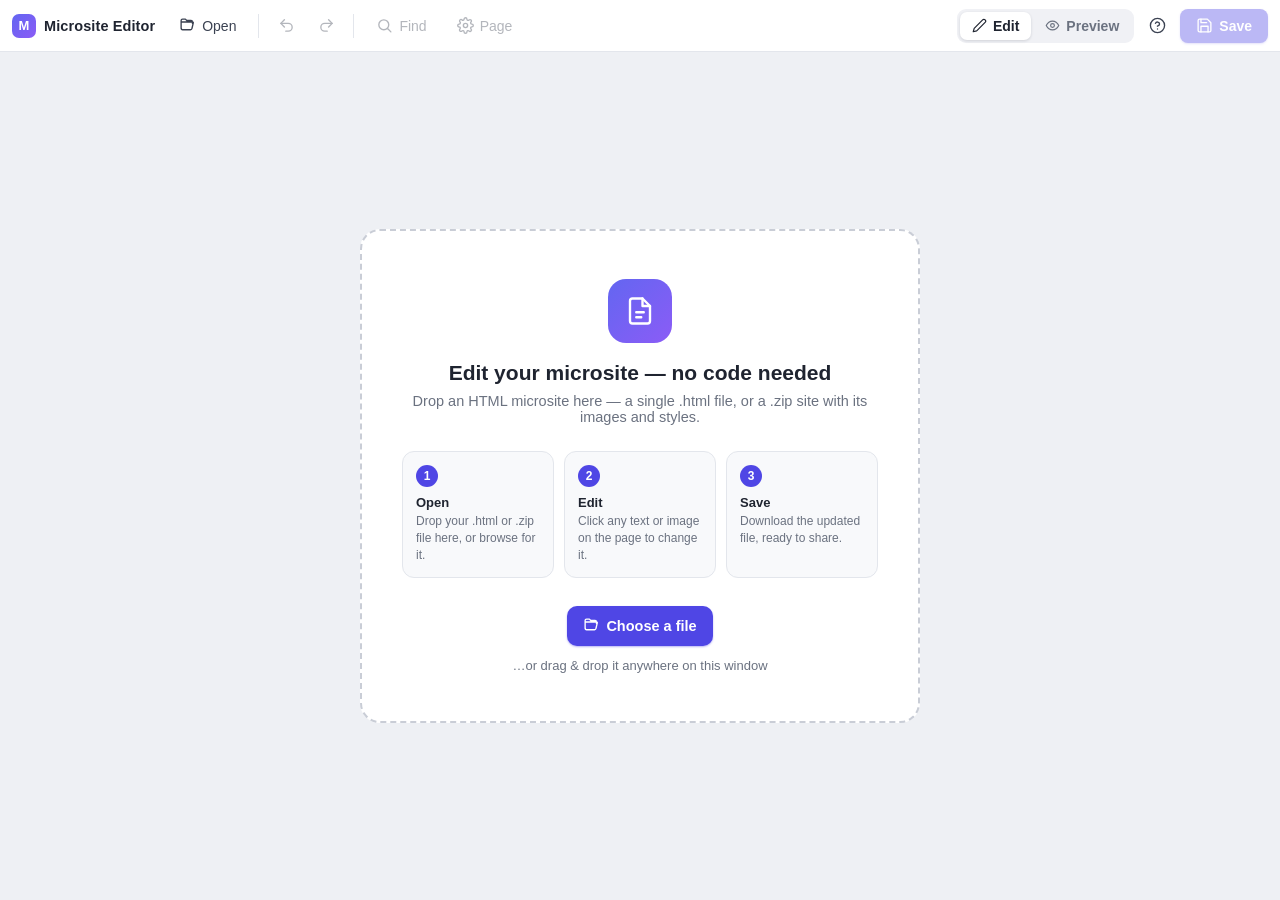
==== commit f3694b5a: "Support zipped microsites (.zip with assets) in microsite-editor Sellers can now open a .zip of a si" ====
--- a/microsite-editor/editor.html
+++ b/microsite-editor/editor.html
@@ -415,9 +415,9 @@
     <div id="dzCard">
       <div class="dz-icon"><span class="i" data-icon="doc"></span></div>
       <h1>Edit your microsite — no code needed</h1>
-      <p>Drop an HTML microsite here to open it.</p>
+      <p>Drop an HTML microsite here — a single .html file, or a .zip site with its images and styles.</p>
       <div class="dz-steps">
-        <div class="dz-step"><span class="n">1</span><b>Open</b><span>Drop your .html file here, or browse for it.</span></div>
+        <div class="dz-step"><span class="n">1</span><b>Open</b><span>Drop your .html or .zip file here, or browse for it.</span></div>
         <div class="dz-step"><span class="n">2</span><b>Edit</b><span>Click any text or image on the page to change it.</span></div>
         <div class="dz-step"><span class="n">3</span><b>Save</b><span>Download the updated file, ready to share.</span></div>
       </div>
@@ -431,7 +431,7 @@
 <div id="linkPop" hidden></div>
 <div id="toasts"></div>
 <div id="modalRoot" hidden></div>
-<input type="file" id="filePicker" accept=".html,.htm" hidden>
+<input type="file" id="filePicker" accept=".html,.htm,.zip" hidden>
 <input type="file" id="imgPicker" accept="image/*" hidden>
 
 <script>
@@ -633,12 +633,18 @@
   } else fn();
 }
 function readMicrositeFile(file){
+  if (/\.zip$/i.test(file.name)){
+    file.arrayBuffer()
+      .then(buf => openZipBuffer(buf, file.name))
+      .catch(err => toast('Sorry — that zip couldn’t be opened. ' + ((err && err.message) || ''), { kind: 'error', duration: 7000 }));
+    return;
+  }
   if (!/\.html?$/i.test(file.name)){
-    toast('That doesn’t look like an HTML file. Please choose a .html file.', { kind: 'warn' });
+    toast('Please choose a .html file, or a .zip that contains one.', { kind: 'warn' });
     return;
   }
   const rd = new FileReader();
-  rd.onload = () => loadHTML(String(rd.result), file.name);
+  rd.onload = () => { clearZipState(); loadHTML(String(rd.result), file.name); };
   rd.onerror = () => toast('Sorry — that file couldn’t be read.', { kind: 'error' });
   rd.readAsText(file);
 }
@@ -658,6 +664,261 @@
     if (f) guardOpen(() => readMicrositeFile(f));
   }
 }));
+
+/* ---------------- zipped sites (.zip with assets) ----------------
+   A zipped site is unpacked entirely in memory (vanilla zip reader/
+   writer — stored entries plus deflate via the browser's native
+   DecompressionStream; the rebuilt zip uses stored entries).
+   The main HTML page is rewritten so relative asset references
+   (src/href/srcset, inline styles, <style> blocks, and url()/@import
+   inside .css files) point at in-memory blob: URLs — that's what the
+   iframe renders. On export, every blob: URL is substituted back to
+   its original relative path; Save rebuilds the zip with the updated
+   HTML while every other file stays byte-for-byte untouched. */
+App.zipMode = false;
+App.htmlDir = '';
+App.zip = { entries: null, htmlPath: '' };
+App.blobToPath = new Map();   // blob URL -> path inside the zip
+let _rawUrlCache = new Map(); // asset path -> raw blob URL
+let _cssUrlCache = new Map(); // css path -> rewritten-css blob URL
+
+function clearZipState(){
+  _rawUrlCache.forEach(u => URL.revokeObjectURL(u));
+  _cssUrlCache.forEach(u => URL.revokeObjectURL(u));
+  _rawUrlCache = new Map();
+  _cssUrlCache = new Map();
+  App.blobToPath = new Map();
+  App.zipMode = false;
+  App.zip = { entries: null, htmlPath: '' };
+  App.htmlDir = '';
+}
+
+const _crcTable = (() => {
+  const t = new Int32Array(256);
+  for (let n = 0; n < 256; n++){
+    let c = n;
+    for (let k = 0; k < 8; k++) c = c & 1 ? 0xEDB88320 ^ (c >>> 1) : c >>> 1;
+    t[n] = c;
+  }
+  return t;
+})();
+function crc32(u8){
+  let c = -1;
+  for (let i = 0; i < u8.length; i++) c = _crcTable[(c ^ u8[i]) & 0xFF] ^ (c >>> 8);
+  return (c ^ -1) >>> 0;
+}
+
+async function parseZip(buf){
+  const dv = new DataView(buf);
+  const u8 = new Uint8Array(buf);
+  // find the End Of Central Directory record (scan back through the
+  // maximum possible comment length)
+  let eocd = -1;
+  for (let i = u8.length - 22, min = Math.max(0, u8.length - 65558); i >= min; i--){
+    if (dv.getUint32(i, true) === 0x06054b50){ eocd = i; break; }
+  }
+  if (eocd < 0) throw new Error('This doesn’t look like a valid zip file.');
+  const count = dv.getUint16(eocd + 10, true);
+  let off = dv.getUint32(eocd + 16, true);
+  const td = new TextDecoder();
+  const files = new Map();
+  for (let i = 0; i < count; i++){
+    if (dv.getUint32(off, true) !== 0x02014b50) throw new Error('The zip file appears to be damaged.');
+    const method = dv.getUint16(off + 10, true);
+    const csize = dv.getUint32(off + 20, true);
+    const nameLen = dv.getUint16(off + 28, true);
+    const extraLen = dv.getUint16(off + 30, true);
+    const cmtLen = dv.getUint16(off + 32, true);
+    const lho = dv.getUint32(off + 42, true);
+    const name = td.decode(u8.subarray(off + 46, off + 46 + nameLen)).replace(/\\/g, '/');
+    off += 46 + nameLen + extraLen + cmtLen;
+    if (name.endsWith('/') || name.includes('__MACOSX') || name.split('/').pop().startsWith('.')) continue;
+    // the local header carries its own (possibly different) name/extra lengths
+    const lnl = dv.getUint16(lho + 26, true), lel = dv.getUint16(lho + 28, true);
+    const dataStart = lho + 30 + lnl + lel;
+    const cdata = u8.slice(dataStart, dataStart + csize);
+    let data;
+    if (method === 0) data = cdata;
+    else if (method === 8){
+      const stream = new Blob([cdata]).stream().pipeThrough(new DecompressionStream('deflate-raw'));
+      data = new Uint8Array(await new Response(stream).arrayBuffer());
+    } else throw new Error('“' + name + '” uses a compression this editor can’t read.');
+    files.set(name, data);
+  }
+  return files;
+}
+
+function buildZip(files){
+  const te = new TextEncoder();
+  const now = new Date();
+  const dosTime = (now.getHours() << 11) | (now.getMinutes() << 5) | (now.getSeconds() >> 1);
+  const dosDate = ((now.getFullYear() - 1980) << 9) | ((now.getMonth() + 1) << 5) | now.getDate();
+  const chunks = [], central = [];
+  let offset = 0;
+  files.forEach((data, path) => {
+    const nameB = te.encode(path);
+    const crc = crc32(data);
+    const lh = new Uint8Array(30 + nameB.length);
+    const lv = new DataView(lh.buffer);
+    lv.setUint32(0, 0x04034b50, true);
+    lv.setUint16(4, 20, true);
+    lv.setUint16(6, 0x0800, true); // UTF-8 names
+    lv.setUint16(8, 0, true);      // stored (no compression)
+    lv.setUint16(10, dosTime, true);
+    lv.setUint16(12, dosDate, true);
+    lv.setUint32(14, crc, true);
+    lv.setUint32(18, data.length, true);
+    lv.setUint32(22, data.length, true);
+    lv.setUint16(26, nameB.length, true);
+    lh.set(nameB, 30);
+    chunks.push(lh, data);
+    const ch = new Uint8Array(46 + nameB.length);
+    const cv = new DataView(ch.buffer);
+    cv.setUint32(0, 0x02014b50, true);
+    cv.setUint16(4, 20, true);
+    cv.setUint16(6, 20, true);
+    cv.setUint16(8, 0x0800, true);
+    cv.setUint16(10, 0, true);
+    cv.setUint16(12, dosTime, true);
+    cv.setUint16(14, dosDate, true);
+    cv.setUint32(16, crc, true);
+    cv.setUint32(20, data.length, true);
+    cv.setUint32(24, data.length, true);
+    cv.setUint16(28, nameB.length, true);
+    cv.setUint32(42, offset, true);
+    ch.set(nameB, 46);
+    central.push(ch);
+    offset += lh.length + data.length;
+  });
+  const cdSize = central.reduce((s, c) => s + c.length, 0);
+  const eocd = new Uint8Array(22);
+  const ev = new DataView(eocd.buffer);
+  ev.setUint32(0, 0x06054b50, true);
+  ev.setUint16(8, central.length, true);
+  ev.setUint16(10, central.length, true);
+  ev.setUint32(12, cdSize, true);
+  ev.setUint32(16, offset, true);
+  return new Blob(chunks.concat(central, [eocd]), { type: 'application/zip' });
+}
+
+const ZIP_MIME = { css: 'text/css', js: 'text/javascript', mjs: 'text/javascript', png: 'image/png', jpg: 'image/jpeg', jpeg: 'image/jpeg', gif: 'image/gif', svg: 'image/svg+xml', webp: 'image/webp', avif: 'image/avif', ico: 'image/x-icon', woff: 'font/woff', woff2: 'font/woff2', ttf: 'font/ttf', otf: 'font/otf', eot: 'application/vnd.ms-fontobject', mp4: 'video/mp4', webm: 'video/webm', mp3: 'audio/mpeg', json: 'application/json', html: 'text/html', htm: 'text/html' };
+function zipMime(path){
+  return ZIP_MIME[path.split('.').pop().toLowerCase()] || 'application/octet-stream';
+}
+function resolveZipPath(baseDir, ref){
+  if (!ref) return null;
+  const r = String(ref).trim();
+  if (/^(https?:|data:|blob:|mailto:|tel:|javascript:|#|\/\/)/i.test(r)) return null;
+  const clean = r.split('#')[0].split('?')[0];
+  if (!clean) return null;
+  const joined = clean.startsWith('/') ? clean.slice(1) : baseDir + clean;
+  const out = [];
+  for (const p of joined.split('/')){
+    if (p === '' || p === '.') continue;
+    if (p === '..') out.pop(); else out.push(p);
+  }
+  let path = out.join('/');
+  try { if (!App.zip.entries.has(path)) path = decodeURIComponent(path); } catch(_e){}
+  return path;
+}
+function rawUrlFor(path){
+  if (_rawUrlCache.has(path)) return _rawUrlCache.get(path);
+  const url = URL.createObjectURL(new Blob([App.zip.entries.get(path)], { type: zipMime(path) }));
+  _rawUrlCache.set(path, url);
+  App.blobToPath.set(url, path);
+  return url;
+}
+function cssUrlFor(path, stack){
+  if (_cssUrlCache.has(path)) return _cssUrlCache.get(path);
+  if (stack.includes(path)) return rawUrlFor(path); // circular @import — bail to raw
+  const text = new TextDecoder().decode(App.zip.entries.get(path));
+  const dir = path.includes('/') ? path.slice(0, path.lastIndexOf('/') + 1) : '';
+  const rewritten = rewriteCssUrls(text, dir, stack.concat(path));
+  const url = URL.createObjectURL(new Blob([rewritten], { type: 'text/css' }));
+  _cssUrlCache.set(path, url);
+  App.blobToPath.set(url, path);
+  return url;
+}
+function assetUrlFor(baseDir, ref, stack){
+  if (!App.zip.entries) return null;
+  const path = resolveZipPath(baseDir, ref);
+  if (!path || path === App.zip.htmlPath || !App.zip.entries.has(path)) return null;
+  return /\.css$/i.test(path) ? cssUrlFor(path, stack || []) : rawUrlFor(path);
+}
+function rewriteCssUrls(text, baseDir, stack){
+  let out = text.replace(/url\(\s*(['"]?)([^'")]+)\1\s*\)/gi, (m, q, ref) => {
+    const u = assetUrlFor(baseDir, ref, stack);
+    return u ? 'url("' + u + '")' : m;
+  });
+  out = out.replace(/@import\s+(['"])([^'"]+)\1/gi, (m, q, ref) => {
+    const u = assetUrlFor(baseDir, ref, stack);
+    return u ? '@import "' + u + '"' : m;
+  });
+  return out;
+}
+/* Rewrites the main page's relative references to blob: URLs.
+   Also used when restoring an in-session version of a zipped site. */
+function rewriteSiteHtml(rawHtml){
+  const doc = new DOMParser().parseFromString(rawHtml, 'text/html');
+  const dir = App.htmlDir;
+  doc.querySelectorAll('[src]').forEach(el => {
+    const u = assetUrlFor(dir, el.getAttribute('src'));
+    if (u) el.setAttribute('src', u);
+  });
+  doc.querySelectorAll('link[href]').forEach(el => {
+    const u = assetUrlFor(dir, el.getAttribute('href'));
+    if (u) el.setAttribute('href', u);
+  });
+  doc.querySelectorAll('[srcset]').forEach(el => {
+    const nv = el.getAttribute('srcset').split(',').map(part => {
+      const bits = part.trim().split(/\s+/);
+      const u = assetUrlFor(dir, bits[0]);
+      if (u) bits[0] = u;
+      return bits.join(' ');
+    }).join(', ');
+    el.setAttribute('srcset', nv);
+  });
+  doc.querySelectorAll('[style]').forEach(el => {
+    const s = el.getAttribute('style');
+    if (/url\(/i.test(s)) el.setAttribute('style', rewriteCssUrls(s, dir, []));
+  });
+  doc.querySelectorAll('style').forEach(st => {
+    if (/url\(|@import/i.test(st.textContent)) st.textContent = rewriteCssUrls(st.textContent, dir, []);
+  });
+  const dt = rawHtml.match(/^\s*<!doctype[^>]*>/i);
+  return (dt ? dt[0].trim() : '<!DOCTYPE html>') + '\n' + doc.documentElement.outerHTML;
+}
+/* Path of an asset expressed relative to the main HTML page's folder. */
+function relFromHtml(path){
+  const from = App.htmlDir.split('/').filter(Boolean);
+  const to = path.split('/');
+  let i = 0;
+  while (i < from.length && from[i] === to[i]) i++;
+  return '../'.repeat(from.length - i) + to.slice(i).join('/');
+}
+async function openZipBuffer(buf, name){
+  const entries = await parseZip(buf);
+  const htmls = Array.from(entries.keys()).filter(p => /\.html?$/i.test(p));
+  if (!htmls.length) throw new Error('No HTML page was found inside this zip.');
+  htmls.sort((a, b) => {
+    const ia = /(^|\/)index\.html?$/i.test(a) ? 0 : 1;
+    const ib = /(^|\/)index\.html?$/i.test(b) ? 0 : 1;
+    if (ia !== ib) return ia - ib;
+    const da = a.split('/').length, db = b.split('/').length;
+    if (da !== db) return da - db;
+    return a.localeCompare(b);
+  });
+  const main = htmls[0];
+  clearZipState();
+  App.zip = { entries, htmlPath: main };
+  App.zipMode = true;
+  App.htmlDir = main.includes('/') ? main.slice(0, main.lastIndexOf('/') + 1) : '';
+  const raw = new TextDecoder().decode(entries.get(main));
+  loadHTML(rewriteSiteHtml(raw), name);
+  if (htmls.length > 1){
+    toast('This zip has ' + htmls.length + ' pages — editing “' + main + '”. The other pages are kept unchanged when you save.', { duration: 8000 });
+  }
+}
 
 /* ---------------- load / render ---------------- */
 function loadHTML(text, name){
@@ -760,10 +1021,19 @@
       if (at.name.startsWith('data-msed-')) n.removeAttribute(at.name);
     }
   }
-  return App.doctype + '\n' + clone.outerHTML;
+  let out = App.doctype + '\n' + clone.outerHTML;
+  if (App.zipMode){
+    // put the original relative asset paths back in place of the
+    // in-memory blob: URLs (blob URLs are globally unique strings,
+    // so plain substitution on the serialized HTML is safe)
+    App.blobToPath.forEach((path, url) => {
+      out = out.split(url).join(relFromHtml(path));
+    });
+  }
+  return out;
 }
 function suggestFileName(name){
-  const m = String(name || 'microsite.html').match(/^(.*?)(?:-v(\d+))?(\.html?)?$/i);
+  const m = String(name || 'microsite.html').match(/^(.*?)(?:-v(\d+))?(\.(?:html?|zip))?$/i);
   const base = m[1] || 'microsite';
   const n = m[2] ? (+m[2] + 1) : 2;
   return base + '-v' + n + (m[3] || '.html');
@@ -773,7 +1043,15 @@
   const html = buildExportHTML(true);
   if (html === null){ toast('Nothing to save yet.', { kind: 'warn' }); return; }
   const outName = suggestFileName(App.fileName);
-  const blob = new Blob([html], { type: 'text/html' });
+  let blob;
+  if (App.zipMode){
+    // rebuild the zip: updated HTML page, every other file untouched
+    const files = new Map(App.zip.entries);
+    files.set(App.zip.htmlPath, new TextEncoder().encode(html));
+    blob = buildZip(files);
+  } else {
+    blob = new Blob([html], { type: 'text/html' });
+  }
   const url = URL.createObjectURL(blob);
   const a = h('a', { href: url, download: outName });
   document.body.appendChild(a); a.click(); a.remove();
@@ -2246,7 +2524,7 @@
       rb.addEventListener('click', () => {
         confirmModal('Restore this version?',
           'The page will go back to how it was when you saved “' + s.name + '”. Anything done since then is discarded (this can’t be undone).',
-          'Restore', () => loadHTML(s.html, App.fileName));
+          'Restore', () => loadHTML(App.zipMode ? rewriteSiteHtml(s.html) : s.html, App.fileName));
       });
       row.appendChild(rb);
       hist.appendChild(row);
@@ -2367,7 +2645,9 @@
 function draftKey(){ return 'msed:draft:' + (App.fileName || ''); }
 let draftWarned = false;
 setInterval(() => {
-  if (!App.dirty || !App.idoc || App.loading) return;
+  // zipped sites skip draft backup: their assets only live in memory,
+  // so a restored draft in a fresh session couldn't rebuild the zip
+  if (!App.dirty || !App.idoc || App.loading || App.zipMode) return;
   try {
     const html = buildExportHTML(false); // don't interrupt typing
     if (html) localStorage.setItem(draftKey(), JSON.stringify({ t: Date.now(), html }));
@@ -2380,6 +2660,7 @@
 }, 15000);
 function clearDraft(){ try { localStorage.removeItem(draftKey()); } catch(_e){} }
 function checkDraft(){
+  if (App.zipMode) return;
   let d = null;
   try { d = JSON.parse(localStorage.getItem(draftKey()) || 'null'); } catch(_e){}
   if (!d || !d.html) return;
@@ -2448,9 +2729,24 @@
    Used by the automated round-trip test (see TESTING.md and
    test/roundtrip.test.mjs). Not part of the seller-facing UI. */
 window.__msedTest = {
-  load(html, name){ loadHTML(html, name || 'test.html'); },
+  load(html, name){ clearZipState(); loadHTML(html, name || 'test.html'); },
   ready(){ return !!(App.idoc && App.idoc.body) && !App.loading; },
   export(){ return buildExportHTML(true); },
+  async loadZip(b64, name){
+    const bin = atob(b64);
+    const u8 = new Uint8Array(bin.length);
+    for (let i = 0; i < bin.length; i++) u8[i] = bin.charCodeAt(i);
+    await openZipBuffer(u8.buffer, name || 'test.zip');
+  },
+  async exportZipB64(){
+    const html = buildExportHTML(true);
+    const files = new Map(App.zip.entries);
+    files.set(App.zip.htmlPath, new TextEncoder().encode(html));
+    const buf = new Uint8Array(await buildZip(files).arrayBuffer());
+    let s = '';
+    for (let i = 0; i < buf.length; i += 0x8000) s += String.fromCharCode.apply(null, buf.subarray(i, i + 0x8000));
+    return btoa(s);
+  },
   suggestFileName,
   state: App,
 };
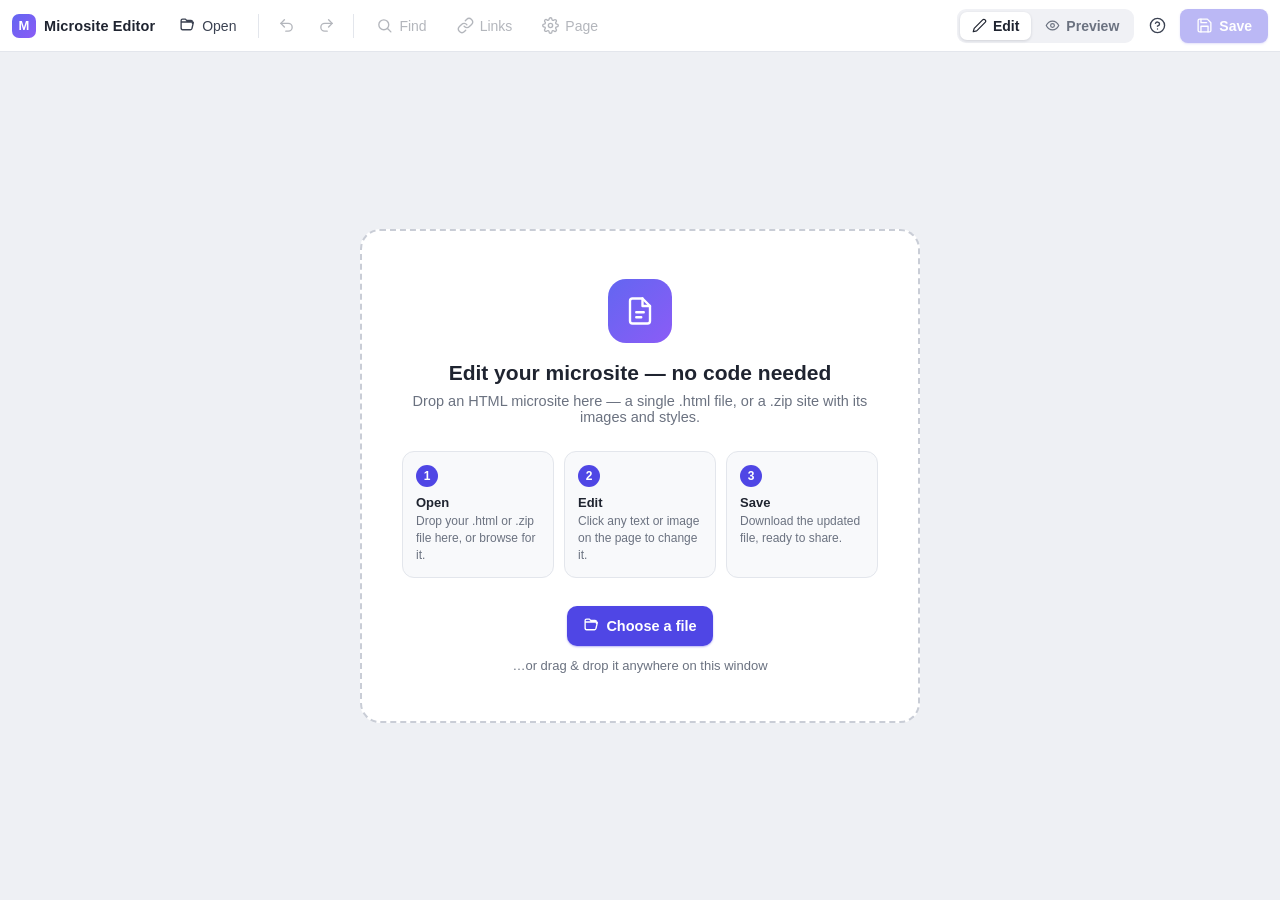
==== commit c034aaf0: "Add pre-flight check, link audit, multi-page zips, change summary, tables, snippets, video blocks Si" ====
--- a/microsite-editor/editor.html
+++ b/microsite-editor/editor.html
@@ -369,6 +369,8 @@
   <span class="tb-sep"></span>
   <button class="btn" id="btnFind" title="Find and replace (Ctrl+F)" disabled><span class="i" data-icon="search"></span>Find</button>
   <button class="btn" id="btnTabs" title="Manage the tabs on this page" hidden><span class="i" data-icon="tabs"></span>Tabs</button>
+  <button class="btn" id="btnLinks" title="See and fix every link on this page" disabled><span class="i" data-icon="link"></span>Links</button>
+  <button class="btn" id="btnPages" title="Switch between the pages in this zip" hidden><span class="i" data-icon="doc"></span>Pages</button>
   <button class="btn" id="btnPage" title="Page title, description and icon" disabled><span class="i" data-icon="gear"></span>Page</button>
   <span class="tb-spacer"></span>
   <div class="seg" id="deviceToggle" hidden>
@@ -536,6 +538,7 @@
   plus:'<path d="M12 5v14M5 12h14"/>',
   check:'<path d="M20 6 9 17l-5-5"/>',
   go:'<path d="M5 12h14M13 6l6 6-6 6"/>',
+  video:'<rect x="2" y="4" width="20" height="16" rx="3"/><path d="m10 9 5 3-5 3z"/>',
   aminus:'<path d="M4 20 11 4h1l7 16M6.5 15h10"/><path d="M20 7h-5" transform="translate(1,-2)"/>',
 };
 function icon(name, size){
@@ -678,6 +681,7 @@
 App.zipMode = false;
 App.htmlDir = '';
 App.zip = { entries: null, htmlPath: '' };
+App.zipPages = new Map();     // page path -> its current edited HTML (relative paths)
 App.blobToPath = new Map();   // blob URL -> path inside the zip
 let _rawUrlCache = new Map(); // asset path -> raw blob URL
 let _cssUrlCache = new Map(); // css path -> rewritten-css blob URL
@@ -690,7 +694,12 @@
   App.blobToPath = new Map();
   App.zipMode = false;
   App.zip = { entries: null, htmlPath: '' };
+  App.zipPages = new Map();
   App.htmlDir = '';
+  $('#btnPages').hidden = true;
+}
+function zipHtmlPages(){
+  return App.zip.entries ? Array.from(App.zip.entries.keys()).filter(p => /\.html?$/i.test(p)) : [];
 }
 
 const _crcTable = (() => {
@@ -842,7 +851,9 @@
 function assetUrlFor(baseDir, ref, stack){
   if (!App.zip.entries) return null;
   const path = resolveZipPath(baseDir, ref);
-  if (!path || path === App.zip.htmlPath || !App.zip.entries.has(path)) return null;
+  // HTML pages are never turned into blob URLs — links between the
+  // zip's pages stay as relative paths (the Pages menu handles them)
+  if (!path || /\.html?$/i.test(path) || !App.zip.entries.has(path)) return null;
   return /\.css$/i.test(path) ? cssUrlFor(path, stack || []) : rawUrlFor(path);
 }
 function rewriteCssUrls(text, baseDir, stack){
@@ -916,8 +927,46 @@
   const raw = new TextDecoder().decode(entries.get(main));
   loadHTML(rewriteSiteHtml(raw), name);
   if (htmls.length > 1){
-    toast('This zip has ' + htmls.length + ' pages — editing “' + main + '”. The other pages are kept unchanged when you save.', { duration: 8000 });
-  }
+    toast('This zip has ' + htmls.length + ' pages — starting with “' + main + '”. Use the Pages button (top bar) to edit the others.', { duration: 8000 });
+  }
+}
+function zipPageFor(a){
+  if (!App.zipMode || !a) return null;
+  const p = resolveZipPath(App.htmlDir, a.getAttribute('href'));
+  return p && /\.html?$/i.test(p) && App.zip.entries.has(p) ? p : null;
+}
+function switchZipPage(path){
+  if (!App.zipMode || path === App.zip.htmlPath || !App.zip.entries.has(path)) return;
+  endTextEdit(true);
+  deselect();
+  const wasDirty = App.dirty;
+  // park the current page's state so its edits survive the switch
+  App.zipPages.set(App.zip.htmlPath, buildExportHTML(true));
+  App.zip.htmlPath = path;
+  App.htmlDir = path.includes('/') ? path.slice(0, path.lastIndexOf('/') + 1) : '';
+  const src = App.zipPages.get(path) || new TextDecoder().decode(App.zip.entries.get(path));
+  loadHTML(rewriteSiteHtml(src), App.fileName);
+  if (wasDirty) markDirty();
+  toast('Now editing “' + path + '”.', { duration: 2400 });
+}
+$('#btnPages').addEventListener('click', showPagesModal);
+function showPagesModal(){
+  const body = h('div');
+  zipHtmlPages().sort().forEach(p => {
+    const cur = p === App.zip.htmlPath;
+    const row = h('div', { class: 'hist-row' },
+      h('b', null, p),
+      h('span', null, cur ? 'Editing now' : (App.zipPages.has(p) ? 'Edited' : '')));
+    if (!cur){
+      const b = h('button', { class: 'pbtn' }, 'Open');
+      b.addEventListener('click', () => { closeFn(); switchZipPage(p); });
+      row.appendChild(b);
+    }
+    body.appendChild(row);
+  });
+  body.appendChild(h('p', { class: 'hint', style: 'margin-top:8px' },
+    'Edits on every page are kept and go into the saved zip. Undo works within the page you’re currently on.'));
+  const closeFn = showModal({ title: 'Pages in this zip', body, wide: true, buttons: [{ label: 'Done', primary: true }] });
 }
 
 /* ---------------- load / render ---------------- */
@@ -956,7 +1005,8 @@
   $('#dropzone').hidden = true;
   $('#fileMeta').hidden = false;
   $('#fileNameLabel').textContent = App.fileName;
-  ['#btnSave', '#btnFind', '#btnPage'].forEach(s => $(s).disabled = false);
+  ['#btnSave', '#btnFind', '#btnPage', '#btnLinks'].forEach(s => $(s).disabled = false);
+  $('#btnPages').hidden = !(App.zipMode && zipHtmlPages().length > 1);
   refreshUndoButtons();
   markClean();
 }
@@ -991,6 +1041,9 @@
     // hidden elements stay visible-but-ghosted in Edit mode so they can be re-shown
     '[data-msed-hidden]{opacity:.35 !important;outline:2px dashed #9ca3af !important;outline-offset:-2px;}',
     '[data-msed-ce]{outline:none !important;cursor:text;caret-color:#4f46e5;min-height:1em;}',
+    // embedded players swallow mouse events; in Edit mode they must be
+    // selectable, not playable (Preview restores full interactivity)
+    'iframe, video{pointer-events:none !important;}',
     'html{scroll-behavior:auto !important;}'
   ].join('\n');
 }
@@ -1040,13 +1093,19 @@
 }
 function saveFile(){
   if (!App.idoc) return;
+  const issues = runPreflight();
+  if (issues.length){ showPreflightModal(issues); return; }
+  doSave();
+}
+function doSave(){
   const html = buildExportHTML(true);
   if (html === null){ toast('Nothing to save yet.', { kind: 'warn' }); return; }
   const outName = suggestFileName(App.fileName);
   let blob;
   if (App.zipMode){
-    // rebuild the zip: updated HTML page, every other file untouched
+    // rebuild the zip: every edited page's HTML, every other file untouched
     const files = new Map(App.zip.entries);
+    App.zipPages.forEach((pHtml, p) => files.set(p, new TextEncoder().encode(pHtml)));
     files.set(App.zip.htmlPath, new TextEncoder().encode(html));
     blob = buildZip(files);
   } else {
@@ -1056,13 +1115,147 @@
   const a = h('a', { href: url, download: outName });
   document.body.appendChild(a); a.click(); a.remove();
   setTimeout(() => URL.revokeObjectURL(url), 4000);
-  App.saves.push({ t: Date.now(), name: outName, html });
+  const snap = { t: Date.now(), name: outName, html, page: App.zip.htmlPath };
+  if (App.zipMode) snap.pages = Object.fromEntries(new Map(App.zipPages).set(App.zip.htmlPath, html));
+  App.saves.push(snap);
   if (App.saves.length > 20) App.saves.shift();
   clearDraft();
   markClean();
-  toast('Saved as “' + outName + '” — check your downloads.');
+  toast('Saved as “' + outName + '” — check your downloads.', { action: { label: 'Copy summary', fn: copyChangeSummary } });
 }
 $('#btnSave').addEventListener('click', saveFile);
+
+/* ---------------- pre-flight check ----------------
+   Runs before every save: catches the embarrassing stuff — leftover
+   placeholder text, dead links, placeholder images — without ever
+   blocking the save. */
+const PREFLIGHT_RX = /lorem ipsum|\bTODO\b|\bTBD\b|\bFIXME\b|\[(?:customer|client|company|name|logo|date|insert|product)[^\]]*\]/i;
+const PREFLIGHT_DEFAULTS = ['New heading', 'New paragraph. Click it to start writing.', 'Write something here.', 'Column 1 heading', 'Column 2 heading'];
+function runPreflight(){
+  const doc = App.idoc, issues = [];
+  if (!doc || !doc.body) return issues;
+  const seen = new Set();
+  for (const node of textNodesUnder(doc.body)){
+    if (issues.length > 14) break;
+    const v = node.nodeValue.trim();
+    const el = node.parentElement;
+    if (!v || !el || seen.has(el)) continue;
+    if (PREFLIGHT_RX.test(v) || PREFLIGHT_DEFAULTS.includes(v)){
+      seen.add(el);
+      issues.push({ icon: '⚠️', text: 'Possible placeholder text: “' + v.slice(0, 46) + (v.length > 46 ? '…' : '') + '”', el });
+    }
+  }
+  doc.body.querySelectorAll('img').forEach(img => {
+    if (issues.length > 20) return;
+    if (img.getAttribute('src') === PLACEHOLDER_IMG){
+      issues.push({ icon: '⚠️', text: 'An image is still the grey “click to replace” placeholder.', el: img });
+    }
+  });
+  doc.body.querySelectorAll('a[href]').forEach(a => {
+    if (issues.length > 24) return;
+    const href = (a.getAttribute('href') || '').trim();
+    if (href === '#' || href === '' || /^javascript:(void\(0\);?|;)?$/i.test(href)){
+      issues.push({ icon: '⚠️', text: 'The link “' + (a.textContent.trim().slice(0, 28) || 'image link') + '” doesn’t go anywhere yet.', el: a });
+    }
+  });
+  const noAlt = Array.from(doc.body.querySelectorAll('img')).filter(i => !i.getAttribute('alt'));
+  if (noAlt.length){
+    issues.push({ icon: 'ℹ️', text: noAlt.length + ' image' + (noAlt.length > 1 ? 's have' : ' has') + ' no description — worth adding for accessibility.', el: noAlt[0] });
+  }
+  const hidden = doc.body.querySelectorAll('[data-msed-hidden]').length;
+  if (hidden){
+    issues.push({ icon: 'ℹ️', text: hidden + ' hidden item' + (hidden > 1 ? 's' : '') + ' will stay invisible to viewers of the saved file.' });
+  }
+  return issues;
+}
+function showPreflightModal(issues){
+  const body = h('div');
+  issues.forEach(it => {
+    const row = h('div', { class: 'hist-row' },
+      h('span', { style: 'flex:0 0 auto' }, it.icon),
+      h('span', { style: 'flex:1;color:var(--text)' }, it.text));
+    if (it.el){
+      const go = h('button', { class: 'pbtn', style: 'flex:0 0 auto' }, 'Show me');
+      go.addEventListener('click', () => { closeFn(); goToElement(it.el); });
+      row.appendChild(go);
+    }
+    body.appendChild(row);
+  });
+  body.appendChild(h('p', { class: 'hint', style: 'margin-top:10px' }, 'Nothing here blocks saving — these are just easy things to miss.'));
+  const closeFn = showModal({
+    title: 'Worth a quick look before you save', body, wide: true,
+    buttons: [ { label: 'Keep editing' }, { label: 'Save anyway', primary: true, fn(){ doSave(); } } ]
+  });
+}
+function goToElement(el){
+  if (!el || !el.isConnected) return;
+  setMode('edit');
+  if (el.getBoundingClientRect().width === 0){
+    // probably inside a non-active tab — switch to it first
+    for (const g of App.tabGroups) for (const t of g.tabs){
+      if (t.panel && t.panel.contains(el)) t.btn.click();
+    }
+  }
+  selectEl(el);
+  el.scrollIntoView({ block: 'center', behavior: 'smooth' });
+}
+
+/* ---------------- link audit ---------------- */
+$('#btnLinks').addEventListener('click', showLinksModal);
+function showLinksModal(){
+  if (!App.idoc) return;
+  const links = Array.from(App.idoc.body.querySelectorAll('a[href]')).slice(0, 200);
+  if (!links.length){ toast('There are no links on this page.'); return; }
+  const body = h('div');
+  links.forEach(a => {
+    const raw = a.getAttribute('href') || '';
+    const label = a.textContent.trim().replace(/\s+/g, ' ').slice(0, 24) || (a.querySelector('img') ? '(image link)' : '(link)');
+    const dead = raw.trim() === '#' || raw.trim() === '';
+    const inp = h('input', { type: 'text', value: raw, title: 'Where this link goes — edit it right here' });
+    inp.addEventListener('change', () => attrCommand(a, 'href', inp.value.trim(), 'Change link address'));
+    const nt = h('input', { type: 'checkbox' });
+    nt.checked = a.getAttribute('target') === '_blank';
+    nt.addEventListener('change', () => attrCommand(a, 'target', nt.checked ? '_blank' : null, 'Change link'));
+    const go = h('button', { class: 'btn', title: 'Show this link on the page', html: icon('go') });
+    go.addEventListener('click', () => { closeFn(); goToElement(a); });
+    body.appendChild(h('div', { class: 'tab-row' },
+      h('span', { style: 'flex:0 0 128px;font-weight:600;font-size:12.5px;overflow:hidden;text-overflow:ellipsis;white-space:nowrap' }, (dead ? '⚠️ ' : '') + label),
+      inp,
+      h('label', { style: 'display:flex;align-items:center;gap:4px;font-size:11px;color:var(--muted);cursor:pointer;flex:0 0 auto' }, nt, 'new tab'),
+      go));
+  });
+  const closeFn = showModal({ title: 'Links on this page', body, wide: true, buttons: [{ label: 'Done', primary: true }] });
+}
+
+/* ---------------- change summary (for the Claude round-trip) ---------------- */
+function changeSummary(){
+  const labels = App.undoStack.map(c => c.label || 'Small change');
+  const lines = [];
+  let last = null, n = 0;
+  for (const l of labels){
+    if (l === last) n++;
+    else { if (last !== null) lines.push(last + (n > 1 ? ' (×' + n + ')' : '')); last = l; n = 1; }
+  }
+  if (last !== null) lines.push(last + (n > 1 ? ' (×' + n + ')' : ''));
+  return lines;
+}
+function copyChangeSummary(){
+  const lines = changeSummary();
+  if (!lines.length){ toast('No changes recorded in this session yet.'); return; }
+  const text = 'Changes made to ' + App.fileName +
+    (App.zipMode ? ' (page: ' + App.zip.htmlPath + ')' : '') + ':\n' +
+    lines.map(l => '- ' + l).join('\n');
+  const fallback = () => {
+    const ta = h('textarea', { style: 'width:100%;height:180px;font-size:12.5px;padding:8px;border:1px solid var(--border);border-radius:8px' }, text);
+    showModal({ title: 'Change summary', body: h('div', null, ta, h('p', { class: 'hint', style: 'margin-top:8px' }, 'Copy this and paste it to Claude or a teammate.')), buttons: [{ label: 'Close', primary: true }] });
+    ta.select();
+  };
+  if (navigator.clipboard && navigator.clipboard.writeText){
+    navigator.clipboard.writeText(text).then(
+      () => toast('Change summary copied — paste it to Claude or a teammate.'),
+      fallback);
+  } else fallback();
+}
 
 function markDirty(){
   App.dirty = true;
@@ -1095,6 +1288,7 @@
   if (!el || !el.tagName) return 'Element';
   const tag = el.tagName.toUpperCase();
   if (tag === 'DIV' || tag === 'SECTION' || tag === 'ARTICLE'){
+    if (el.children.length === 1 && /^(IFRAME|VIDEO)$/i.test(el.children[0].tagName)) return 'Video';
     if (el.parentElement === App.idoc.body) return 'Section';
     if (tag !== 'DIV') return NAME_MAP[tag];
     const cs = App.iwin.getComputedStyle(el);
@@ -1386,9 +1580,13 @@
   if (App.mode === 'preview'){
     // keep the customer experience, but never let the page navigate the canvas away
     const a = e.target.closest && e.target.closest('a[href]');
-    if (a && isExternalLink(a)){
-      e.preventDefault();
-      window.open(a.href, '_blank', 'noopener');
+    if (a){
+      const zp = zipPageFor(a);
+      if (zp){ e.preventDefault(); switchZipPage(zp); return; }
+      if (isExternalLink(a)){
+        e.preventDefault();
+        window.open(a.href, '_blank', 'noopener');
+      }
     }
     return;
   }
@@ -1407,7 +1605,10 @@
     // normal behaviour so tab navigation etc. still works; the user
     // edits it via the "Edit text" affordance or double-click.
     const a = target.closest && target.closest('a[href]');
-    if (a && isExternalLink(a)){
+    if (a && zipPageFor(a)){
+      e.preventDefault();
+      toastOnce('zippage', 'That links to another page in this zip — open it with the Pages button, or click it in Preview.');
+    } else if (a && isExternalLink(a)){
       e.preventDefault();
       toastOnce('extlink', 'Links don’t open while editing — switch to Preview to try them.');
     }
@@ -1518,8 +1719,9 @@
   const el = App.selected;
   if (!el) return;
   const name = friendlyName(el).toLowerCase();
+  const sn = (el.textContent || '').trim().replace(/\s+/g, ' ').slice(0, 28);
   deselect();
-  removeCommand(el, 'Delete ' + name);
+  removeCommand(el, 'Delete ' + name + (sn ? ' — “' + sn + (sn.length === 28 ? '…' : '') + '”' : ''));
   toast('Deleted the ' + name + '.', { action: { label: 'Undo', fn: undo }, duration: 6000 });
 }
 
@@ -1641,7 +1843,9 @@
   hideTextToolbar(); hideLinkPop();
   const after = el.innerHTML;
   if (commit && after !== App.editingBefore){
-    record(htmlCommand(el, App.editingBefore, after, 'Edit text'));
+    const sn = (el.textContent || '').trim().replace(/\s+/g, ' ').slice(0, 32);
+    record(htmlCommand(el, App.editingBefore, after,
+      'Edit ' + friendlyName(el).toLowerCase() + (sn ? ' — “' + sn + (sn.length === 32 ? '…' : '') + '”' : '')));
   } else if (!commit){
     el.innerHTML = App.editingBefore;
   }
@@ -1862,10 +2066,12 @@
   body.appendChild(buildCrumbs(el));
   if (el.tagName === 'IMG') body.appendChild(imagePanel(el));
   if (el.tagName === 'A' || el.tagName === 'BUTTON') body.appendChild(buttonPanel(el));
+  if (el.closest && el.closest('table')) body.appendChild(tablePanel(el));
   const isContainer = CONTAINER_TAGS.has(el.tagName);
   const hasBg = App.iwin.getComputedStyle(el).backgroundImage !== 'none';
   if (isContainer || hasBg) body.appendChild(sectionPanel(el, hasBg));
   body.appendChild(addBlockPanel(el));
+  body.appendChild(libraryPanel(el));
 }
 function buildCrumbs(el){
   const wrap = h('div', { class: 'crumbs' });
@@ -1967,9 +2173,8 @@
 }
 function replaceImage(img, file){
   fileToDataURI(file, uri => {
-    const cmds = [];
     const before = { src: img.getAttribute('src'), srcset: img.getAttribute('srcset'), sizes: img.getAttribute('sizes') };
-    perform({ label: 'Replace image',
+    perform({ label: 'Replace image — ' + file.name,
       redo(){ img.setAttribute('src', uri); img.removeAttribute('srcset'); img.removeAttribute('sizes'); },
       undo(){
         if (before.src === null) img.removeAttribute('src'); else img.setAttribute('src', before.src);
@@ -2215,6 +2420,7 @@
       }
       return wrap;
     } },
+    video: { label: 'Video', ic: 'video', special: 'video' },
   };
 }
 function addBlockPanel(el){
@@ -2224,6 +2430,7 @@
     const f = factories[key];
     const b = h('button', { class: 'pbtn', html: icon(f.ic) + '<span>' + f.label + '</span>' });
     b.addEventListener('click', () => {
+      if (f.special === 'video'){ openVideoModal(el); return; }
       const node = f.make();
       insertCommand(node, el.parentNode, el.nextSibling, 'Add ' + f.label.toLowerCase());
       selectEl(node);
@@ -2233,6 +2440,238 @@
     grid.appendChild(b);
   }
   return sec('Add content below', grid);
+}
+
+/* ---------------- table structure editing ----------------
+   Row/column operations are only offered on tables without merged
+   cells (colspan/rowspan) — restructuring those safely isn't possible
+   without understanding the table's meaning, so we degrade to
+   text-only editing there. */
+function tablePanel(el){
+  const table = el.closest('table');
+  const cell = el.closest('td,th');
+  const s = sec('Table');
+  if (table.querySelector('[colspan],[rowspan]')){
+    s.appendChild(h('p', { class: 'hint' }, 'This table has merged cells, so rows and columns can’t be safely added or removed here — but every cell’s text is still editable.'));
+    return s;
+  }
+  if (!cell){
+    s.appendChild(h('p', { class: 'hint' }, 'Click a cell inside the table to add or remove rows and columns around it.'));
+    return s;
+  }
+  const grid = h('div', { class: 'blockgrid' });
+  const mk = (label, fn) => {
+    const b = h('button', { class: 'pbtn' }, label);
+    b.addEventListener('click', fn);
+    grid.appendChild(b);
+  };
+  mk('+ Row above', () => addTableRow(cell, false));
+  mk('+ Row below', () => addTableRow(cell, true));
+  mk('+ Column left', () => addTableColumn(cell, false));
+  mk('+ Column right', () => addTableColumn(cell, true));
+  const rowDel = h('button', { class: 'pbtn danger' }, 'Delete row');
+  rowDel.addEventListener('click', () => {
+    deselect();
+    removeCommand(cell.parentElement, 'Delete table row');
+    toast('Row deleted.', { action: { label: 'Undo', fn: undo }, duration: 5000 });
+  });
+  const colDel = h('button', { class: 'pbtn danger' }, 'Delete column');
+  colDel.addEventListener('click', () => deleteTableColumn(cell));
+  s.appendChild(grid);
+  s.appendChild(h('div', { class: 'btnrow', style: 'margin-top:6px' }, rowDel, colDel));
+  return s;
+}
+function newCellLike(ref){
+  const nc = App.idoc.createElement(ref.tagName.toLowerCase());
+  const cls = ref.getAttribute('class');
+  if (cls) nc.setAttribute('class', cls);
+  nc.innerHTML = '&nbsp;';
+  return nc;
+}
+function addTableRow(cell, below){
+  const tr = cell.parentElement;
+  const newTr = App.idoc.createElement('tr');
+  Array.from(tr.cells).forEach(c => newTr.appendChild(newCellLike(c)));
+  insertCommand(newTr, tr.parentNode, below ? tr.nextSibling : tr, 'Add table row');
+  selectEl(newTr.cells[cell.cellIndex] || newTr);
+}
+function addTableColumn(cell, right){
+  const table = cell.closest('table');
+  const idx = cell.cellIndex;
+  const cmds = [];
+  Array.from(table.rows).forEach(tr => {
+    const ref = tr.cells[Math.min(idx, tr.cells.length - 1)];
+    if (!ref) return;
+    const nc = newCellLike(ref);
+    cmds.push({
+      redo(){ tr.insertBefore(nc, right ? ref.nextSibling : ref); },
+      undo(){ nc.remove(); }
+    });
+  });
+  if (!cmds.length) return;
+  perform(compositeCommand(cmds, 'Add table column'));
+  renderPanel();
+}
+function deleteTableColumn(cell){
+  const idx = cell.cellIndex;
+  const cmds = [];
+  Array.from(cell.closest('table').rows).forEach(tr => {
+    const c = tr.cells[idx];
+    if (!c) return;
+    const p = c.parentNode, nx = c.nextSibling;
+    cmds.push({
+      redo(){ c.remove(); },
+      undo(){ p.insertBefore(c, nx && nx.parentNode === p ? nx : null); }
+    });
+  });
+  if (!cmds.length) return;
+  deselect();
+  perform(compositeCommand(cmds, 'Delete table column'));
+  toast('Column deleted.', { action: { label: 'Undo', fn: undo }, duration: 5000 });
+}
+
+/* ---------------- snippet library (localStorage) ----------------
+   Lets a seller save a section from one microsite and drop it into
+   any other — their standard security blurb, pricing table, footer. */
+function getSnippets(){
+  try { return JSON.parse(localStorage.getItem('msed:snippets') || '[]'); } catch(_e){ return []; }
+}
+function setSnippets(list){
+  try { localStorage.setItem('msed:snippets', JSON.stringify(list)); return true; }
+  catch(_e){ toast('Couldn’t save to your library — browser storage is full.', { kind: 'warn' }); return false; }
+}
+function snippetHTMLOf(el){
+  const clone = el.cloneNode(true);
+  [clone].concat(Array.from(clone.querySelectorAll('*'))).forEach(n => {
+    Array.from(n.attributes || []).forEach(at => {
+      if (at.name.startsWith('data-msed-') || at.name === 'contenteditable' || at.name === 'spellcheck') n.removeAttribute(at.name);
+    });
+  });
+  let out = clone.outerHTML;
+  // zipped sites: store original relative paths, not session blob URLs
+  if (App.zipMode) App.blobToPath.forEach((p, u) => { out = out.split(u).join(relFromHtml(p)); });
+  return out;
+}
+function saveSnippetOf(el){
+  const def = (friendlyName(el) + (el.textContent.trim() ? ' — ' + el.textContent.trim().replace(/\s+/g, ' ').slice(0, 24) : '')).trim();
+  const inp = h('input', { type: 'text', value: def });
+  showModal({
+    title: 'Save to your library',
+    body: h('div', null,
+      field('Name it so you’ll recognise it later', inp),
+      h('p', { class: 'hint' }, 'Saved items live in this browser and can be inserted into any microsite you open here.')),
+    buttons: [
+      { label: 'Cancel' },
+      { label: 'Save', primary: true, fn(){
+        const list = getSnippets();
+        list.unshift({ id: Date.now() + '-' + Math.random().toString(36).slice(2, 6), name: inp.value.trim() || def, html: snippetHTMLOf(el), t: Date.now() });
+        if (setSnippets(list.slice(0, 30))) toast('Saved. Find it under “My library” whenever something is selected.');
+        renderPanel();
+      } }
+    ]
+  });
+  setTimeout(() => { inp.focus(); inp.select(); }, 0);
+}
+function rewriteNodeAssets(node){
+  if (!App.zipMode) return;
+  const dir = App.htmlDir;
+  [node].concat(Array.from(node.querySelectorAll('*'))).forEach(el2 => {
+    if (!el2.getAttribute) return;
+    ['src', 'href'].forEach(attr => {
+      const v = el2.getAttribute(attr);
+      if (v){ const u = assetUrlFor(dir, v); if (u) el2.setAttribute(attr, u); }
+    });
+    const st2 = el2.getAttribute('style');
+    if (st2 && /url\(/i.test(st2)) el2.setAttribute('style', rewriteCssUrls(st2, dir, []));
+  });
+}
+function insertSnippet(refEl, sn){
+  const tmp = App.idoc.createElement('div');
+  tmp.innerHTML = sn.html;
+  const node = tmp.firstElementChild;
+  if (!node){ toast('That saved item couldn’t be inserted.', { kind: 'warn' }); return; }
+  node.removeAttribute('id');
+  node.querySelectorAll('[id]').forEach(n => n.removeAttribute('id'));
+  rewriteNodeAssets(node);
+  insertCommand(node, refEl.parentNode, refEl.nextSibling, 'Insert “' + sn.name + '” from library');
+  selectEl(node);
+  node.scrollIntoView({ block: 'nearest', behavior: 'smooth' });
+}
+function libraryPanel(el){
+  const s = sec('My library');
+  const saveBtn = h('button', { class: 'pbtn wide', html: icon('copy') + '<span>Save this ' + esc(friendlyName(el).toLowerCase()) + ' for reuse</span>' });
+  saveBtn.addEventListener('click', () => saveSnippetOf(el));
+  s.appendChild(h('div', { class: 'btnrow', style: 'margin-bottom:10px' }, saveBtn));
+  const snips = getSnippets();
+  if (!snips.length){
+    s.appendChild(h('p', { class: 'hint' }, 'Sections you save appear here, ready to drop into any microsite.'));
+    return s;
+  }
+  snips.forEach(sn => {
+    const ins = h('button', { class: 'pbtn', style: 'flex:1;justify-content:flex-start;overflow:hidden', title: 'Insert below the selected element' }, sn.name);
+    ins.addEventListener('click', () => insertSnippet(el, sn));
+    const del = h('button', { class: 'pbtn danger', style: 'flex:0 0 auto', title: 'Remove from your library' }, '✕');
+    del.addEventListener('click', () => {
+      if (setSnippets(getSnippets().filter(x => x.id !== sn.id))) renderPanel();
+    });
+    s.appendChild(h('div', { class: 'btnrow', style: 'margin-bottom:6px' }, ins, del));
+  });
+  return s;
+}
+
+/* ---------------- video embeds ---------------- */
+function parseVideoUrl(url){
+  url = String(url || '').trim();
+  let m;
+  if ((m = url.match(/(?:youtu\.be\/|youtube\.com\/(?:watch\?[^#\s]*v=|shorts\/|embed\/|live\/))([\w-]{6,})/i)))
+    return { type: 'iframe', src: 'https://www.youtube.com/embed/' + m[1] };
+  if ((m = url.match(/vimeo\.com\/(?:video\/)?(\d+)/i)))
+    return { type: 'iframe', src: 'https://player.vimeo.com/video/' + m[1] };
+  if ((m = url.match(/loom\.com\/(?:share|embed)\/([a-zA-Z0-9]+)/i)))
+    return { type: 'iframe', src: 'https://www.loom.com/embed/' + m[1] };
+  if (/^https?:\/\/\S+\.(mp4|webm|ogg)(\?|#|$)/i.test(url)) return { type: 'video', src: url };
+  if (/^https?:\/\//i.test(url)) return { type: 'iframe', src: url };
+  return null;
+}
+function insertVideoBlock(refEl, url){
+  const v = parseVideoUrl(url);
+  if (!v){ toast('That doesn’t look like a video address — paste a full link starting with https://', { kind: 'warn' }); return false; }
+  const doc = App.idoc;
+  const wrap = doc.createElement('div');
+  wrap.style.cssText = 'position:relative;aspect-ratio:16/9;margin:20px 0;border-radius:10px;overflow:hidden;background:#000;';
+  let inner;
+  if (v.type === 'video'){
+    inner = doc.createElement('video');
+    inner.setAttribute('controls', '');
+    inner.setAttribute('src', v.src);
+    inner.style.cssText = 'position:absolute;inset:0;width:100%;height:100%;';
+  } else {
+    inner = doc.createElement('iframe');
+    inner.setAttribute('src', v.src);
+    inner.setAttribute('title', 'Embedded video');
+    inner.setAttribute('allowfullscreen', '');
+    inner.setAttribute('allow', 'autoplay; fullscreen; picture-in-picture');
+    inner.style.cssText = 'position:absolute;inset:0;width:100%;height:100%;border:0;';
+  }
+  wrap.appendChild(inner);
+  insertCommand(wrap, refEl.parentNode, refEl.nextSibling, 'Add video');
+  selectEl(wrap);
+  wrap.scrollIntoView({ block: 'nearest', behavior: 'smooth' });
+  return true;
+}
+function openVideoModal(refEl){
+  const inp = h('input', { type: 'text', placeholder: 'https:// — YouTube, Vimeo, Loom or a direct .mp4 link' });
+  showModal({
+    title: 'Add a video',
+    body: h('div', null,
+      field('Video address', inp),
+      h('p', { class: 'hint' }, 'It plays in Preview and in the saved file (viewers need an internet connection). While editing, click it to select and move it.')),
+    buttons: [
+      { label: 'Cancel' },
+      { label: 'Add video', primary: true, fn(){ return !insertVideoBlock(refEl, inp.value); } }
+    ]
+  });
+  setTimeout(() => inp.focus(), 0);
 }
 
 /* ---------------- tab detection & management ---------------- */
@@ -2513,6 +2952,17 @@
   body.appendChild(field('Page title', titleIn));
   body.appendChild(field('Description (used by search and link previews)', descIn));
   body.appendChild(h('div', { class: 'field' }, h('label', null, 'Page icon'), h('div', { class: 'btnrow' }, favBtn, favNote)));
+  // change summary — handy context to hand back to Claude or a teammate
+  const sums = changeSummary();
+  if (sums.length){
+    const cs = h('div', { class: 'p-sec' }, h('h4', null, 'Changes this session (' + sums.length + ')'));
+    sums.slice(-8).forEach(l => cs.appendChild(h('div', { class: 'hist-row' }, h('span', { style: 'color:var(--text)' }, l))));
+    if (sums.length > 8) cs.appendChild(h('p', { class: 'hint' }, '…and ' + (sums.length - 8) + ' earlier.'));
+    const cp = h('button', { class: 'pbtn wide', style: 'margin-top:8px' }, 'Copy full summary (for Claude or teammates)');
+    cp.addEventListener('click', copyChangeSummary);
+    cs.appendChild(cp);
+    body.appendChild(cs);
+  }
   // in-session version history
   if (App.saves.length){
     const hist = h('div', { class: 'p-sec' }, h('h4', null, 'Versions saved this session'));
@@ -2524,7 +2974,7 @@
       rb.addEventListener('click', () => {
         confirmModal('Restore this version?',
           'The page will go back to how it was when you saved “' + s.name + '”. Anything done since then is discarded (this can’t be undone).',
-          'Restore', () => loadHTML(App.zipMode ? rewriteSiteHtml(s.html) : s.html, App.fileName));
+          'Restore', () => restoreSnapshot(s));
       });
       row.appendChild(rb);
       hist.appendChild(row);
@@ -2571,6 +3021,20 @@
   });
 }
 
+/* Restores a saved version. Zip snapshots carry every visited page. */
+function restoreSnapshot(s){
+  if (App.zipMode && s.pages){
+    App.zipPages = new Map(Object.entries(s.pages));
+    App.zip.htmlPath = s.page;
+    App.htmlDir = s.page.includes('/') ? s.page.slice(0, s.page.lastIndexOf('/') + 1) : '';
+    loadHTML(rewriteSiteHtml(s.pages[s.page]), App.fileName);
+  } else if (App.zipMode){
+    loadHTML(rewriteSiteHtml(s.html), App.fileName);
+  } else {
+    loadHTML(s.html, App.fileName);
+  }
+}
+
 /* ---------------- edit / preview mode ---------------- */
 $('#modeEdit').addEventListener('click', () => setMode('edit'));
 $('#modePreview').addEventListener('click', () => setMode('preview'));
@@ -2741,6 +3205,7 @@
   async exportZipB64(){
     const html = buildExportHTML(true);
     const files = new Map(App.zip.entries);
+    App.zipPages.forEach((pHtml, p) => files.set(p, new TextEncoder().encode(pHtml)));
     files.set(App.zip.htmlPath, new TextEncoder().encode(html));
     const buf = new Uint8Array(await buildZip(files).arrayBuffer());
     let s = '';
@@ -2748,6 +3213,11 @@
     return btoa(s);
   },
   suggestFileName,
+  preflight(){ return runPreflight().map(i => i.text); },
+  parseVideoUrl,
+  insertVideo(url){ return App.selected ? insertVideoBlock(App.selected, url) : false; },
+  switchZipPage,
+  changeSummary,
   state: App,
 };
 </script>
